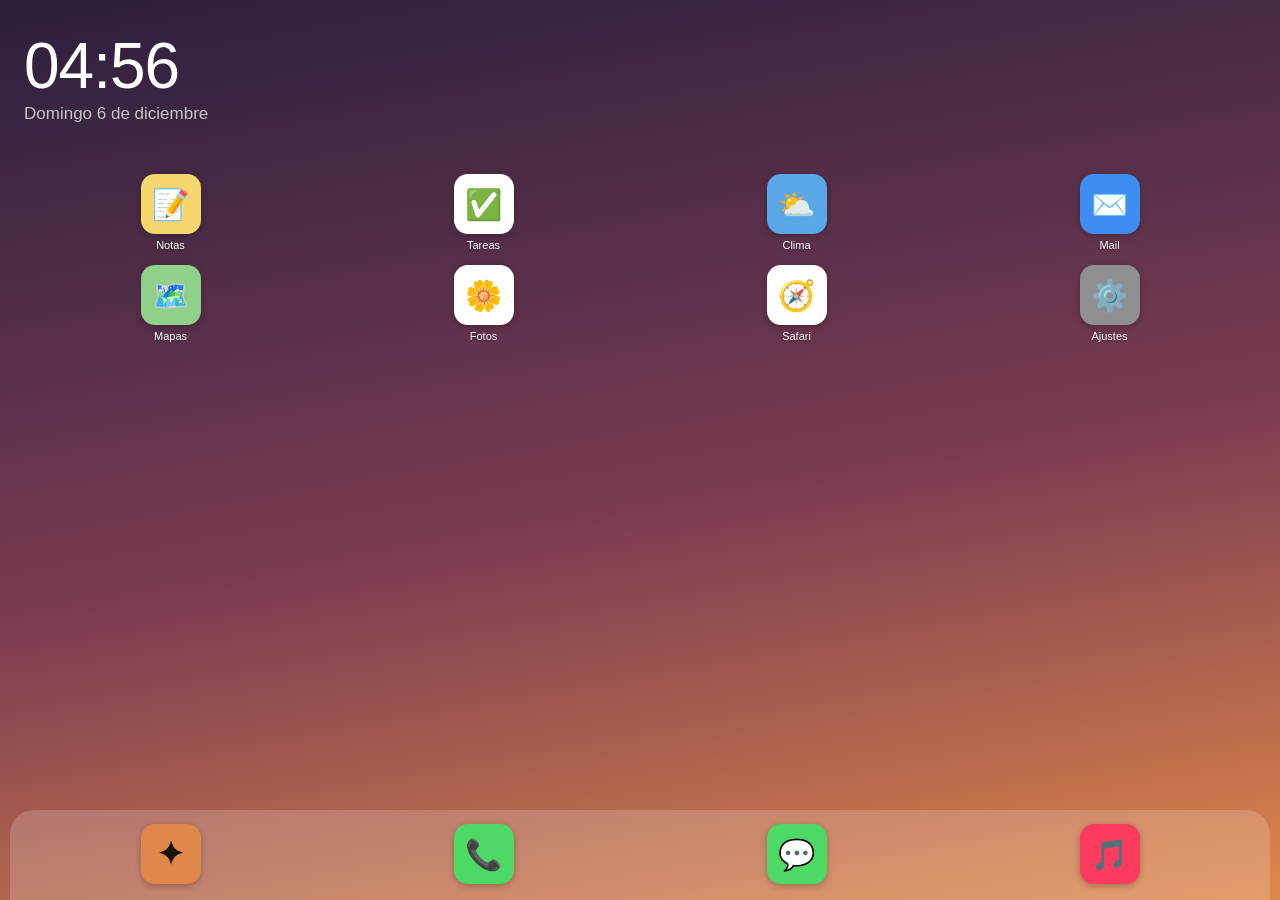
==== index.html @ 36bd1501 "Add files via upload" ====
<!DOCTYPE html>
<html lang="es">
<head>
<meta charset="utf-8">
<meta name="viewport" content="width=device-width, initial-scale=1, maximum-scale=1, user-scalable=no, viewport-fit=cover">
<meta name="apple-mobile-web-app-capable" content="yes">
<meta name="apple-mobile-web-app-status-bar-style" content="black-translucent">
<meta name="apple-mobile-web-app-title" content="Lienzo">
<meta name="theme-color" content="#1c1824">
<link rel="apple-touch-icon" href="icon.png">
<title>Lienzo</title>
<style>
/* Pensado para Safari de iOS 12 (iPhone 6): sin flex-gap, sin inset, sin ?. ni ?? en el JS */
:root{
  --fg:#fff; --fg2:rgba(255,255,255,.72); --fg3:rgba(255,255,255,.45);
  --panel:#16131c; --panel2:#221e2b; --line:rgba(255,255,255,.1);
  --accent:#e0874a; --ok:#6fbf73; --danger:#e06060;
}
*{box-sizing:border-box;-webkit-tap-highlight-color:transparent;margin:0;padding:0}
html,body{height:100%;overflow:hidden;background:#1c1824;color:var(--fg);
  font-family:-apple-system,"SF Pro Text","Helvetica Neue",Helvetica,Arial,sans-serif;
  -webkit-font-smoothing:antialiased;-webkit-user-select:none;user-select:none}
button{font:inherit;color:inherit;background:none;border:0;cursor:pointer}
input,textarea{font:inherit;color:var(--fg);-webkit-user-select:text;user-select:text}

/* ---------- Fondo ---------- */
#wall{position:fixed;top:0;left:0;right:0;bottom:0;z-index:0;transition:background .6s}
.f-atardecer{background:linear-gradient(170deg,#2a1f3d 0%,#7a3b52 55%,#e0874a 100%)}
.f-noche{background:linear-gradient(170deg,#0b1026 0%,#1d2b5c 60%,#3a4f8f 100%)}
.f-tinta{background:linear-gradient(170deg,#111 0%,#2b2b2b 60%,#4a4a4a 100%)}
.f-acuarela{background:linear-gradient(160deg,#3f6e78 0%,#8fb3a8 50%,#e8c9a0 100%)}
.f-salta{background:linear-gradient(170deg,#5a2a1c 0%,#b5533a 50%,#e9b26b 100%)}

/* ---------- Inicio ---------- */
#home{position:fixed;top:0;left:0;right:0;bottom:0;z-index:1;display:flex;flex-direction:column;
  padding:calc(env(safe-area-inset-top) + 28px) 18px 0}
#widget{padding:6px 6px 18px}
#hora{font-size:64px;font-weight:200;letter-spacing:-1px;line-height:1}
#fecha{font-size:17px;color:var(--fg2);margin-top:6px}
#fecha::first-letter{text-transform:uppercase}
#clima-w{font-size:15px;color:var(--fg2);margin-top:4px;min-height:20px}
#grid{flex:1;display:-webkit-box;display:flex;flex-wrap:wrap;align-content:flex-start;margin:0 -4px}
.app{width:25%;padding:8px 4px 6px;text-align:center}
.ic{width:60px;height:60px;border-radius:14px;margin:0 auto;display:flex;align-items:center;justify-content:center;
  font-size:30px;box-shadow:0 2px 6px rgba(0,0,0,.25)}
.app span{display:block;font-size:11px;margin-top:5px;color:var(--fg);text-shadow:0 1px 2px rgba(0,0,0,.4)}
.app:active .ic{-webkit-transform:scale(.9);transform:scale(.9)}
#dock{margin:0 -8px;padding:10px 4px calc(env(safe-area-inset-bottom) + 12px);background:rgba(255,255,255,.18);
  border-radius:24px 24px 0 0;display:flex}
#dock .app span{display:none}
#dock .app{padding:4px}

/* ---------- Pantallas de app ---------- */
.screen{position:fixed;top:0;left:0;right:0;bottom:0;z-index:5;background:var(--panel);display:flex;flex-direction:column;
  -webkit-transform:translateY(100%);transform:translateY(100%);transition:-webkit-transform .28s ease,transform .28s ease}
.screen.on{-webkit-transform:none;transform:none}
.bar{display:flex;align-items:center;padding:calc(env(safe-area-inset-top) + 24px) 14px 10px;border-bottom:1px solid var(--line)}
.bar h1{flex:1;font-size:17px;font-weight:600;text-align:center}
.bar button{width:70px;color:var(--accent);font-size:16px;text-align:left}
.bar button.r{text-align:right}
.body{flex:1;overflow-y:auto;-webkit-overflow-scrolling:touch;padding:14px}

/* ---------- Claude ---------- */
#chat .body{padding-bottom:6px}
.msg{max-width:84%;padding:9px 13px;border-radius:18px;margin:4px 0;font-size:16px;line-height:1.35;
  white-space:pre-wrap;word-wrap:break-word;-webkit-user-select:text;user-select:text}
.msg.u{margin-left:auto;background:var(--accent);color:#1b120c;border-bottom-right-radius:5px}
.msg.a{background:var(--panel2);border-bottom-left-radius:5px}
.msg.s{max-width:100%;background:none;color:var(--fg3);font-size:13px;text-align:center;padding:4px}
.msg img{max-width:100%;border-radius:10px;display:block;margin-bottom:6px}
.accion{display:inline-block;margin-top:8px;padding:7px 14px;border-radius:14px;background:var(--accent);color:#1b120c;font-weight:600;font-size:15px}
.dots span{display:inline-block;width:7px;height:7px;margin-right:4px;border-radius:50%;background:var(--fg3);
  -webkit-animation:b 1s infinite;animation:b 1s infinite}
.dots span:nth-child(2){-webkit-animation-delay:.15s;animation-delay:.15s}
.dots span:nth-child(3){-webkit-animation-delay:.3s;animation-delay:.3s}
@-webkit-keyframes b{50%{opacity:.25}} @keyframes b{50%{opacity:.25}}
#composer{display:flex;align-items:flex-end;padding:8px 10px calc(env(safe-area-inset-bottom) + 8px);border-top:1px solid var(--line);background:var(--panel)}
#composer textarea{flex:1;resize:none;max-height:110px;padding:8px 12px;border-radius:18px;border:1px solid var(--line);background:var(--panel2);font-size:16px;line-height:1.3;outline:0}
#composer button{width:38px;height:38px;border-radius:19px;margin-left:8px;font-size:18px;flex-shrink:0}
#send{background:var(--accent);color:#1b120c;font-weight:700}
#foto-btn{background:var(--panel2)}
#adjunto{display:none;padding:6px 12px 0;font-size:13px;color:var(--fg2)}

/* ---------- Listas (Notas / Tareas) ---------- */
.item{background:var(--panel2);border-radius:12px;padding:12px 14px;margin-bottom:10px}
.item h3{font-size:16px;font-weight:600;margin-bottom:3px}
.item p{font-size:15px;color:var(--fg2);white-space:pre-wrap;-webkit-user-select:text;user-select:text}
.item small{display:block;color:var(--fg3);font-size:12px;margin-top:6px}
.item .del{float:right;color:var(--fg3);font-size:13px}
.tarea{display:flex;align-items:center}
.tarea .chk{width:24px;height:24px;border-radius:12px;border:2px solid var(--fg3);margin-right:12px;flex-shrink:0;text-align:center;line-height:20px;font-size:14px}
.tarea.hecha .chk{background:var(--ok);border-color:var(--ok);color:#111}
.tarea.hecha .t{text-decoration:line-through;color:var(--fg3)}
.tarea .t{flex:1;font-size:16px}
.vacio{color:var(--fg3);text-align:center;margin-top:40px;font-size:15px}
.campo{width:100%;padding:11px 13px;border-radius:12px;border:1px solid var(--line);background:var(--panel2);font-size:16px;outline:0;margin-bottom:10px}
textarea.campo{min-height:90px;resize:vertical}
.btn{display:block;width:100%;padding:12px;border-radius:12px;background:var(--accent);color:#1b120c;font-weight:600;font-size:16px;text-align:center}
.btn.sec{background:var(--panel2);color:var(--fg)}
.lbl{font-size:13px;color:var(--fg3);text-transform:uppercase;letter-spacing:.5px;margin:18px 4px 8px}
.lbl:first-child{margin-top:0}
.nota-txt{font-size:13px;color:var(--fg3);margin:6px 4px 0;line-height:1.4}

/* ---------- Clima ---------- */
.clima-hoy{text-align:center;padding:20px 0 26px}
.clima-hoy .t{font-size:72px;font-weight:200}
.clima-hoy .d{font-size:18px;color:var(--fg2)}
.dia{display:flex;padding:11px 4px;border-bottom:1px solid var(--line);font-size:16px}
.dia b{flex:1;font-weight:400;text-transform:capitalize}
.dia i{font-style:normal;width:40px;text-align:center}
.dia em{font-style:normal;width:90px;text-align:right;color:var(--fg2)}

/* ---------- Ajustes ---------- */
.fondos{display:flex;flex-wrap:wrap;margin:0 -5px}
.fondos button{width:56px;height:56px;border-radius:14px;margin:5px;border:3px solid transparent}
.fondos button.sel{border-color:#fff}
select.campo{-webkit-appearance:none;appearance:none}
</style>
</head>
<body>
<div id="wall" class="f-atardecer"></div>

<!-- INICIO -->
<main id="home">
  <section id="widget">
    <div id="hora">--:--</div>
    <div id="fecha"></div>
    <div id="clima-w"></div>
  </section>
  <nav id="grid"></nav>
  <nav id="dock"></nav>
</main>

<!-- CLAUDE -->
<section class="screen" id="chat">
  <div class="bar"><button onclick="cerrar()">‹ Inicio</button><h1>Claude</h1><button class="r" onclick="nuevaCharla()">Nueva</button></div>
  <div class="body" id="msgs"></div>
  <div id="adjunto">📎 Foto lista para enviar · <a href="#" onclick="quitarFoto();return false" style="color:var(--accent)">quitar</a></div>
  <div id="composer">
    <button id="foto-btn" onclick="document.getElementById('foto-in').click()">📷</button>
    <input type="file" id="foto-in" accept="image/*" style="display:none">
    <textarea id="txt" rows="1" placeholder="Pedile algo a Claude…"></textarea>
    <button id="send" onclick="enviar()">↑</button>
  </div>
</section>

<!-- NOTAS -->
<section class="screen" id="notas">
  <div class="bar"><button onclick="cerrar()">‹ Inicio</button><h1>Notas</h1><button class="r" onclick="nuevaNota()">Nueva</button></div>
  <div class="body" id="notas-l"></div>
</section>

<!-- TAREAS -->
<section class="screen" id="tareas">
  <div class="bar"><button onclick="cerrar()">‹ Inicio</button><h1>Tareas</h1><button class="r" onclick="limpiarHechas()">Limpiar</button></div>
  <div class="body">
    <input class="campo" id="tarea-in" placeholder="Nueva tarea y Enter">
    <div id="tareas-l"></div>
  </div>
</section>

<!-- CLIMA -->
<section class="screen" id="clima">
  <div class="bar"><button onclick="cerrar()">‹ Inicio</button><h1>Clima</h1><button class="r" onclick="cargarClima(true)">↻</button></div>
  <div class="body" id="clima-l"><div class="vacio">Cargando…</div></div>
</section>

<!-- AJUSTES -->
<section class="screen" id="ajustes">
  <div class="bar"><button onclick="cerrar()">‹ Inicio</button><h1>Ajustes</h1><button></button></div>
  <div class="body">
    <div class="lbl">Clave de la API de Claude</div>
    <input class="campo" id="key-in" type="password" placeholder="sk-ant-…" autocomplete="off" autocapitalize="off" spellcheck="false">
    <div class="nota-txt">Se guarda solo en este teléfono. La conseguís en console.anthropic.com → API Keys.</div>
    <div class="lbl">Modelo</div>
    <select class="campo" id="modelo-in">
      <option value="claude-haiku-5-5">Haiku 5.5 · rápido y barato</option>
      <option value="claude-sonnet-5-5">Sonnet 5.5 · equilibrado</option>
      <option value="claude-opus-5-5">Opus 5.5 · el más capaz</option>
    </select>
    <div class="lbl">Tu nombre</div>
    <input class="campo" id="nombre-in" placeholder="Cómo querés que te llame">
    <button class="btn" onclick="guardarAjustes()">Guardar</button>
    <div class="lbl">Fondo</div>
    <div class="fondos" id="fondos"></div>
    <div class="lbl">Datos</div>
    <button class="btn sec" onclick="borrarTodo()">Borrar notas, tareas y charlas</button>
  </div>
</section>

<script>
/* =========================================================
   Lienzo · launcher para iPhone 6 controlado por Claude
   ========================================================= */

// ---------- Almacenamiento ----------
function leer(k, def){ try{ var v = localStorage.getItem('lz_'+k); return v === null ? def : JSON.parse(v); }catch(e){ return def; } }
function guardar(k, v){ try{ localStorage.setItem('lz_'+k, JSON.stringify(v)); }catch(e){} }

var S = {
  key: leer('key',''), modelo: leer('modelo','claude-haiku-5-5'), nombre: leer('nombre',''),
  fondo: leer('fondo','atardecer'), notas: leer('notas',[]), tareas: leer('tareas',[]),
  historial: leer('historial',[]), chatVista: leer('chatVista',[])
};
function uid(){ return Date.now().toString(36) + Math.random().toString(36).slice(2,6); }
function esc(s){ return String(s).replace(/[&<>"']/g, function(c){ return {'&':'&amp;','<':'&lt;','>':'&gt;','"':'&quot;',"'":'&#39;'}[c]; }); }
function $(id){ return document.getElementById(id); }

// ---------- Apps ----------
var APPS = [
  {id:'chat',    n:'Claude',   e:'✦',  c:'#e0874a', dock:true},
  {id:'notas',   n:'Notas',    e:'📝', c:'#f5d76e'},
  {id:'tareas',  n:'Tareas',   e:'✅', c:'#ffffff'},
  {id:'clima',   n:'Clima',    e:'⛅', c:'#5aa7e8'},
  {id:'telefono',n:'Teléfono', e:'📞', c:'#4cd964', url:'tel:', dock:true},
  {id:'mensajes',n:'Mensajes', e:'💬', c:'#4cd964', url:'sms:', dock:true},
  {id:'mail',    n:'Mail',     e:'✉️', c:'#3d8ef0', url:'mailto:'},
  {id:'mapas',   n:'Mapas',    e:'🗺️', c:'#8fd18a', url:'https://maps.apple.com/'},
  {id:'musica',  n:'Música',   e:'🎵', c:'#fc3c5f', url:'music://', dock:true},
  {id:'fotos',   n:'Fotos',    e:'🌼', c:'#ffffff', url:'photos-redirect://'},
  {id:'safari',  n:'Safari',   e:'🧭', c:'#ffffff', url:'https://www.google.com/'},
  {id:'ajustes', n:'Ajustes',  e:'⚙️', c:'#8e8e93'}
];
var FONDOS = {atardecer:'#c0644a', noche:'#1d2b5c', tinta:'#333', acuarela:'#8fb3a8', salta:'#b5533a'};

function iconoHTML(a){
  return '<button class="app" onclick="abrir(\''+a.id+'\')"><div class="ic" style="background:'+a.c+';'+(a.id==='chat'?'color:#1b120c;font-size:32px;font-weight:700':'')+'">'+a.e+'</div><span>'+a.n+'</span></button>';
}
function pintarInicio(){
  var g='', d='';
  APPS.forEach(function(a){ if(a.dock) d+=iconoHTML(a); else g+=iconoHTML(a); });
  $('grid').innerHTML=g; $('dock').innerHTML=d;
  $('wall').className='f-'+S.fondo;
}
var abierta=null;
function abrir(id){
  var a=APPS.filter(function(x){return x.id===id;})[0];
  if(a && a.url){ window.location.href=a.url; return; }
  if(!$(id)) return;
  if(abierta) $(abierta).classList.remove('on');
  abierta=id; $(id).classList.add('on');
  if(id==='notas') pintarNotas();
  if(id==='tareas') pintarTareas();
  if(id==='clima') cargarClima(false);
  if(id==='ajustes') pintarAjustes();
  if(id==='chat'){ pintarChat(); if(!S.key) avisoSinClave(); }
}
function cerrar(){ if(abierta){ $(abierta).classList.remove('on'); abierta=null; } document.activeElement && document.activeElement.blur(); }

// ---------- Reloj ----------
var DIAS=['domingo','lunes','martes','miércoles','jueves','viernes','sábado'];
var MESES=['enero','febrero','marzo','abril','mayo','junio','julio','agosto','septiembre','octubre','noviembre','diciembre'];
function reloj(){
  var n=new Date(), h=n.getHours(), m=n.getMinutes();
  $('hora').textContent=(h<10?'0':'')+h+':'+(m<10?'0':'')+m;
  $('fecha').textContent=DIAS[n.getDay()]+' '+n.getDate()+' de '+MESES[n.getMonth()];
}

// ---------- Notas ----------
function pintarNotas(){
  if(!S.notas.length){ $('notas-l').innerHTML='<div class="vacio">Sin notas. Tocá "Nueva" o pedíselo a Claude.</div>'; return; }
  $('notas-l').innerHTML=S.notas.slice().reverse().map(function(n){
    return '<div class="item"><button class="del" onclick="borrarNota(\''+n.id+'\')">Borrar</button><h3>'+esc(n.titulo||'Sin título')+'</h3><p>'+esc(n.texto)+'</p><small>'+new Date(n.t).toLocaleDateString('es-AR')+'</small></div>';
  }).join('');
}
function nuevaNota(){
  $('notas-l').innerHTML='<input class="campo" id="n-tit" placeholder="Título"><textarea class="campo" id="n-txt" placeholder="Escribí…"></textarea><button class="btn" onclick="guardarNotaManual()">Guardar nota</button><div style="height:10px"></div><button class="btn sec" onclick="pintarNotas()">Cancelar</button>';
  $('n-tit').focus();
}
function guardarNotaManual(){ var t=$('n-txt').value.trim(); if(!t) return; agregarNota($('n-tit').value.trim(), t); pintarNotas(); }
function agregarNota(titulo, texto){ var n={id:uid(), titulo:titulo, texto:texto, t:Date.now()}; S.notas.push(n); guardar('notas',S.notas); return n; }
function borrarNota(id){ S.notas=S.notas.filter(function(n){return n.id!==id;}); guardar('notas',S.notas); pintarNotas(); }

// ---------- Tareas ----------
function pintarTareas(){
  if(!S.tareas.length){ $('tareas-l').innerHTML='<div class="vacio">Nada pendiente.</div>'; return; }
  var ord=S.tareas.slice().sort(function(a,b){ return (a.hecha?1:0)-(b.hecha?1:0); });
  $('tareas-l').innerHTML=ord.map(function(t){
    return '<div class="item tarea'+(t.hecha?' hecha':'')+'" onclick="alternarTarea(\''+t.id+'\')"><div class="chk">'+(t.hecha?'✓':'')+'</div><div class="t">'+esc(t.texto)+(t.fecha?'<small>'+esc(t.fecha)+'</small>':'')+'</div></div>';
  }).join('');
}
function agregarTarea(texto, fecha){ var t={id:uid(), texto:texto, fecha:fecha||'', hecha:false}; S.tareas.push(t); guardar('tareas',S.tareas); return t; }
function alternarTarea(id){ S.tareas.forEach(function(t){ if(t.id===id) t.hecha=!t.hecha; }); guardar('tareas',S.tareas); pintarTareas(); }
function limpiarHechas(){ S.tareas=S.tareas.filter(function(t){return !t.hecha;}); guardar('tareas',S.tareas); pintarTareas(); }

// ---------- Clima (Open-Meteo, sin clave) ----------
var WMO={0:['☀️','Despejado'],1:['🌤️','Mayormente despejado'],2:['⛅','Parcialmente nublado'],3:['☁️','Nublado'],45:['🌫️','Niebla'],48:['🌫️','Niebla'],
  51:['🌦️','Llovizna'],53:['🌦️','Llovizna'],55:['🌦️','Llovizna'],61:['🌧️','Lluvia leve'],63:['🌧️','Lluvia'],65:['🌧️','Lluvia fuerte'],
  71:['🌨️','Nieve'],73:['🌨️','Nieve'],75:['🌨️','Nieve'],80:['🌦️','Chaparrones'],81:['🌧️','Chaparrones'],82:['⛈️','Chaparrones fuertes'],95:['⛈️','Tormenta'],96:['⛈️','Tormenta'],99:['⛈️','Tormenta']};
function wmo(c){ return WMO[c]||['🌡️','—']; }
var climaDatos=leer('clima',null);
function posicion(){
  return new Promise(function(ok){
    var def={lat:-34.6037, lon:-58.3816, nombre:'Buenos Aires'};
    if(!navigator.geolocation) return ok(def);
    navigator.geolocation.getCurrentPosition(function(p){ ok({lat:p.coords.latitude, lon:p.coords.longitude, nombre:'Tu ubicación'}); }, function(){ ok(def); }, {timeout:8000, maximumAge:3600000});
  });
}
function cargarClima(forzar){
  if(climaDatos && !forzar && Date.now()-climaDatos.t<30*60000){ pintarClima(); return Promise.resolve(); }
  return posicion().then(function(p){
    var u='https://api.open-meteo.com/v1/forecast?latitude='+p.lat+'&longitude='+p.lon+'&current=temperature_2m,weather_code&daily=weather_code,temperature_2m_max,temperature_2m_min&timezone=auto&forecast_days=6';
    return fetch(u).then(function(r){return r.json();}).then(function(j){ climaDatos={t:Date.now(), lugar:p.nombre, j:j}; guardar('clima',climaDatos); pintarClima(); });
  }).catch(function(){ if(abierta==='clima') $('clima-l').innerHTML='<div class="vacio">No pude cargar el clima. Revisá la conexión.</div>'; });
}
function pintarClima(){
  if(!climaDatos) return;
  var j=climaDatos.j, c=j.current, w=wmo(c.weather_code), d=j.daily;
  $('clima-w').textContent=w[0]+' '+Math.round(c.temperature_2m)+'° · '+w[1];
  var h='<div class="clima-hoy"><div class="d">'+esc(climaDatos.lugar)+'</div><div class="t">'+Math.round(c.temperature_2m)+'°</div><div class="d">'+w[1]+'</div></div>';
  for(var i=0;i<d.time.length;i++){
    var f=new Date(d.time[i]+'T12:00:00'), x=wmo(d.weather_code[i]);
    h+='<div class="dia"><b>'+(i===0?'hoy':DIAS[f.getDay()])+'</b><i>'+x[0]+'</i><em>'+Math.round(d.temperature_2m_min[i])+'° / '+Math.round(d.temperature_2m_max[i])+'°</em></div>';
  }
  $('clima-l').innerHTML=h;
}

// ---------- Ajustes ----------
function pintarAjustes(){
  $('key-in').value=S.key; $('modelo-in').value=S.modelo; $('nombre-in').value=S.nombre;
  var h=''; for(var k in FONDOS){ h+='<button class="f-'+k+(S.fondo===k?' sel':'')+'" onclick="ponerFondo(\''+k+'\')" title="'+k+'"></button>'; }
  $('fondos').innerHTML=h;
}
function guardarAjustes(){
  S.key=$('key-in').value.trim(); S.modelo=$('modelo-in').value; S.nombre=$('nombre-in').value.trim();
  guardar('key',S.key); guardar('modelo',S.modelo); guardar('nombre',S.nombre);
  cerrar();
}
function ponerFondo(k){ if(!FONDOS[k]) return false; S.fondo=k; guardar('fondo',k); $('wall').className='f-'+k; if(abierta==='ajustes') pintarAjustes(); return true; }
function borrarTodo(){
  if(!confirm('¿Borrar notas, tareas y charlas? No se puede deshacer.')) return;
  S.notas=[]; S.tareas=[]; S.historial=[]; S.chatVista=[];
  guardar('notas',[]); guardar('tareas',[]); guardar('historial',[]); guardar('chatVista',[]);
}

// =========================================================
//   CLAUDE: el asistente que controla el launcher
// =========================================================
var HERRAMIENTAS=[
  {name:'crear_nota', description:'Guarda una nota en la app Notas del launcher.',
   input_schema:{type:'object', properties:{titulo:{type:'string'}, texto:{type:'string'}}, required:['texto']}},
  {name:'borrar_nota', description:'Borra una nota por su id.',
   input_schema:{type:'object', properties:{id:{type:'string'}}, required:['id']}},
  {name:'crear_tarea', description:'Agrega una tarea pendiente a la app Tareas. fecha es texto libre opcional (ej. "mañana 10hs").',
   input_schema:{type:'object', properties:{texto:{type:'string'}, fecha:{type:'string'}}, required:['texto']}},
  {name:'completar_tarea', description:'Marca una tarea como hecha por su id.',
   input_schema:{type:'object', properties:{id:{type:'string'}}, required:['id']}},
  {name:'abrir_app', description:'Abre una app del launcher. La persona tiene que tocar el botón que aparece en el chat para confirmar.',
   input_schema:{type:'object', properties:{app:{type:'string', enum:APPS.map(function(a){return a.id;})}}, required:['app']}},
  {name:'preparar_contacto', description:'Prepara un botón para llamar, mandar SMS o mail, o buscar un lugar en Mapas. La persona lo toca para ejecutarlo.',
   input_schema:{type:'object', properties:{tipo:{type:'string', enum:['llamar','sms','mail','mapa']}, valor:{type:'string', description:'Número, dirección de mail o lugar a buscar'}, texto:{type:'string', description:'Cuerpo del SMS o asunto del mail (opcional)'}}, required:['tipo','valor']}},
  {name:'cambiar_fondo', description:'Cambia el fondo de pantalla del launcher.',
   input_schema:{type:'object', properties:{fondo:{type:'string', enum:Object.keys(FONDOS)}}, required:['fondo']}},
  {name:'ver_clima', description:'Devuelve el clima actual y el pronóstico de 6 días de la ubicación de la persona.',
   input_schema:{type:'object', properties:{}}}
];

function sistema(){
  var n=new Date();
  var pend=S.tareas.filter(function(t){return !t.hecha;}).map(function(t){return '- ['+t.id+'] '+t.texto+(t.fecha?' ('+t.fecha+')':'');}).join('\n')||'(ninguna)';
  var notas=S.notas.slice(-15).map(function(x){return '- ['+x.id+'] '+(x.titulo||'Sin título')+': '+x.texto.slice(0,140);}).join('\n')||'(ninguna)';
  return 'Sos Claude, el asistente que controla "Lienzo", el sistema de inicio de un iPhone 6.'+
    (S.nombre?' La persona se llama '+S.nombre+'.':'')+
    ' Hablá en español rioplatense, breve y claro: la pantalla es chica (4,7"). Sin markdown complejo; a lo sumo **negrita**.'+
    ' Usá las herramientas cuando la persona pida guardar, recordar, organizar, abrir algo o cambiar el aspecto del teléfono. Si algo no se puede hacer desde acá (alarmas del sistema, cámara en vivo, ajustes de iOS), decilo y sugerí la alternativa.'+
    '\n\nAhora: '+DIAS[n.getDay()]+' '+n.getDate()+' de '+MESES[n.getMonth()]+' de '+n.getFullYear()+', '+n.toTimeString().slice(0,5)+'.'+
    '\n\nTareas pendientes:\n'+pend+'\n\nÚltimas notas:\n'+notas;
}

function ejecutar(nombre, input){
  var r;
  switch(nombre){
    case 'crear_nota': r=agregarNota(input.titulo||'', input.texto); return {res:'Nota guardada (id '+r.id+').', vista:'📝 Nota guardada'};
    case 'borrar_nota': S.notas=S.notas.filter(function(n){return n.id!==input.id;}); guardar('notas',S.notas); return {res:'Nota borrada.', vista:'🗑️ Nota borrada'};
    case 'crear_tarea': r=agregarTarea(input.texto, input.fecha); return {res:'Tarea creada (id '+r.id+').', vista:'✅ Tarea: '+input.texto};
    case 'completar_tarea':
      var ok=false; S.tareas.forEach(function(t){ if(t.id===input.id){ t.hecha=true; ok=true; } }); guardar('tareas',S.tareas);
      return {res: ok?'Tarea completada.':'No encontré esa tarea.', vista: ok?'✓ Tarea completada':null};
    case 'abrir_app':
      var a=APPS.filter(function(x){return x.id===input.app;})[0];
      if(!a) return {res:'Esa app no existe.'};
      return {res:'Botón para abrir '+a.n+' mostrado.', boton:{txt:'Abrir '+a.n, app:a.id}};
    case 'preparar_contacto':
      var v=String(input.valor||''), u='', t='';
      if(input.tipo==='llamar'){ u='tel:'+v.replace(/[^\d+]/g,''); t='📞 Llamar a '+v; }
      else if(input.tipo==='sms'){ u='sms:'+v.replace(/[^\d+]/g,'')+(input.texto?'&body='+encodeURIComponent(input.texto):''); t='💬 SMS a '+v; }
      else if(input.tipo==='mail'){ u='mailto:'+v+(input.texto?'?subject='+encodeURIComponent(input.texto):''); t='✉️ Mail a '+v; }
      else { u='https://maps.apple.com/?q='+encodeURIComponent(v); t='🗺️ Ver '+v+' en Mapas'; }
      return {res:'Botón preparado.', boton:{txt:t, url:u}};
    case 'cambiar_fondo': return ponerFondo(input.fondo)?{res:'Fondo cambiado.', vista:'🎨 Fondo: '+input.fondo}:{res:'Fondo inválido.'};
    case 'ver_clima':
      return cargarClima(false).then(function(){
        if(!climaDatos) return {res:'No hay datos de clima.'};
        var j=climaDatos.j, d=j.daily, s='Ahora '+Math.round(j.current.temperature_2m)+'°, '+wmo(j.current.weather_code)[1]+'. Pronóstico:';
        for(var i=0;i<d.time.length;i++) s+=' '+d.time[i]+': '+wmo(d.weather_code[i])[1]+' '+Math.round(d.temperature_2m_min[i])+'-'+Math.round(d.temperature_2m_max[i])+'°;';
        return {res:s};
      });
  }
  return {res:'Herramienta desconocida.'};
}

// ---------- Vista del chat ----------
function textoAHTML(t){ return esc(t).replace(/\*\*(.+?)\*\*/g,'<b>$1</b>'); }
function burbuja(m){
  if(m.r==='s') return '<div class="msg s">'+esc(m.t)+'</div>';
  if(m.r==='b') return '<div class="msg a"><button class="accion" onclick="'+(m.app?'abrir(\''+m.app+'\')':'window.location.href=\''+esc(m.url).replace(/'/g,'%27')+'\'')+'">'+esc(m.t)+'</button></div>';
  return '<div class="msg '+m.r+'">'+(m.img?'<img src="'+m.img+'">':'')+textoAHTML(m.t||'')+'</div>';
}
function pintarChat(){
  var el=$('msgs');
  if(!S.chatVista.length) el.innerHTML='<div class="msg s">Hola'+(S.nombre?' '+esc(S.nombre):'')+'. Puedo guardar notas, armar tareas, ver el clima, preparar llamadas y mensajes, o cambiar el fondo. ¿Qué necesitás?</div>';
  else el.innerHTML=S.chatVista.map(burbuja).join('');
  el.scrollTop=el.scrollHeight;
}
function mostrar(m){
  // las miniaturas no se guardan para no llenar el almacenamiento
  var copia={r:m.r,t:m.t,url:m.url,app:m.app};
  if(m.img) copia.t='📷 '+(m.t||'');
  S.chatVista.push(copia); if(S.chatVista.length>80) S.chatVista=S.chatVista.slice(-80);
  guardar('chatVista',S.chatVista);
  var el=$('msgs'); if(S.chatVista.length===1) el.innerHTML='';
  el.insertAdjacentHTML('beforeend', burbuja(m)); el.scrollTop=el.scrollHeight;
}
function escribiendo(on){
  var x=$('dots'); if(x) x.parentNode.removeChild(x);
  if(on){ $('msgs').insertAdjacentHTML('beforeend','<div class="msg a dots" id="dots"><span></span><span></span><span></span></div>'); $('msgs').scrollTop=$('msgs').scrollHeight; }
}
function avisoSinClave(){ if(!S.chatVista.length) $('msgs').insertAdjacentHTML('beforeend','<div class="msg s">Primero cargá tu clave de API en Ajustes.</div><div class="msg a"><button class="accion" onclick="abrir(\'ajustes\')">Ir a Ajustes</button></div>'); }
function nuevaCharla(){ S.historial=[]; S.chatVista=[]; guardar('historial',[]); guardar('chatVista',[]); pintarChat(); }

// ---------- Foto (se achica antes de enviar) ----------
var fotoPendiente=null;
$('foto-in').addEventListener('change', function(){
  var f=this.files[0]; if(!f) return;
  var r=new FileReader();
  r.onload=function(){
    var img=new Image();
    img.onload=function(){
      var max=1024, w=img.width, h=img.height, k=Math.min(1, max/Math.max(w,h));
      var c=document.createElement('canvas'); c.width=Math.round(w*k); c.height=Math.round(h*k);
      c.getContext('2d').drawImage(img,0,0,c.width,c.height);
      fotoPendiente=c.toDataURL('image/jpeg',0.8);
      $('adjunto').style.display='block';
    };
    img.src=r.result;
  };
  r.readAsDataURL(f); this.value='';
});
function quitarFoto(){ fotoPendiente=null; $('adjunto').style.display='none'; }

// ---------- Llamada a la API ----------
function recortarHistorial(){
  // conserva ~24 mensajes y arranca siempre en un mensaje de la persona (no en un tool_result)
  var h=S.historial; if(h.length<=24) return;
  var i=h.length-24;
  while(i<h.length){ var m=h[i]; if(m.role==='user' && !(Array.isArray(m.content) && m.content.some(function(b){return b.type==='tool_result';}))) break; i++; }
  S.historial=h.slice(i);
}
function sinImagenes(h){
  return h.map(function(m){
    if(!Array.isArray(m.content)) return m;
    return {role:m.role, content:m.content.map(function(b){ return b.type==='image'?{type:'text',text:'[foto enviada antes]'}:b; })};
  });
}
function llamarAPI(){
  return fetch('https://api.anthropic.com/v1/messages',{
    method:'POST',
    headers:{'content-type':'application/json','x-api-key':S.key,'anthropic-version':'2023-06-01','anthropic-dangerous-direct-browser-access':'true'},
    body:JSON.stringify({model:S.modelo, max_tokens:1024, system:sistema(), tools:HERRAMIENTAS, messages:S.historial})
  }).then(function(r){
    return r.json().then(function(j){
      if(!r.ok){ var e=new Error((j.error && j.error.message)||('Error '+r.status)); e.status=r.status; throw e; }
      return j;
    });
  });
}
var ocupado=false;
async function enviar(){
  var t=$('txt').value.trim();
  if(ocupado || (!t && !fotoPendiente)) return;
  if(!S.key){ avisoSinClave(); return; }
  ocupado=true; $('txt').value=''; ajustarTxt();
  var contenido=[];
  if(fotoPendiente) contenido.push({type:'image', source:{type:'base64', media_type:'image/jpeg', data:fotoPendiente.split(',')[1]}});
  contenido.push({type:'text', text:t||'¿Qué ves en esta foto?'});
  mostrar({r:'u', t:t, img:fotoPendiente}); quitarFoto();
  var base=S.historial.length;
  S.historial.push({role:'user', content:contenido});
  try{
    for(var vuelta=0; vuelta<6; vuelta++){
      escribiendo(true);
      var j=await llamarAPI();
      escribiendo(false);
      S.historial.push({role:'assistant', content:j.content});
      var resultados=[];
      for(var i=0;i<j.content.length;i++){
        var b=j.content[i];
        if(b.type==='text' && b.text.trim()) mostrar({r:'a', t:b.text.trim()});
        if(b.type==='tool_use'){
          var out=await Promise.resolve(ejecutar(b.name, b.input||{}));
          if(out.vista) mostrar({r:'s', t:out.vista});
          if(out.boton) mostrar({r:'b', t:out.boton.txt, url:out.boton.url, app:out.boton.app});
          resultados.push({type:'tool_result', tool_use_id:b.id, content:out.res});
        }
      }
      if(j.stop_reason!=='tool_use' || !resultados.length) break;
      S.historial.push({role:'user', content:resultados});
    }
  }catch(e){
    escribiendo(false);
    var msg = e.status===401 ? 'La clave de API no es válida. Revisala en Ajustes.' :
              e.status===429 ? 'Demasiados pedidos seguidos o sin saldo. Probá en un rato.' :
              (e.message==='Load failed'||e.message==='Failed to fetch') ? 'Sin conexión a internet.' : 'Error: '+e.message;
    mostrar({r:'s', t:msg});
    // si falló, descarta el turno entero para que el historial no quede roto
    S.historial=S.historial.slice(0, base);
  }
  S.historial=sinImagenes(S.historial); recortarHistorial(); guardar('historial',S.historial);
  ocupado=false;
}

// ---------- Entrada de texto ----------
function ajustarTxt(){ var x=$('txt'); x.style.height='auto'; x.style.height=Math.min(x.scrollHeight,110)+'px'; }
$('txt').addEventListener('input', ajustarTxt);
$('tarea-in').addEventListener('keydown', function(e){ if(e.keyCode===13 && this.value.trim()){ agregarTarea(this.value.trim()); this.value=''; pintarTareas(); } });

// ---------- Arranque ----------
pintarInicio(); reloj(); setInterval(reloj, 15000);
if(climaDatos) pintarClima();
cargarClima(false);
</script>
</body>
</html>
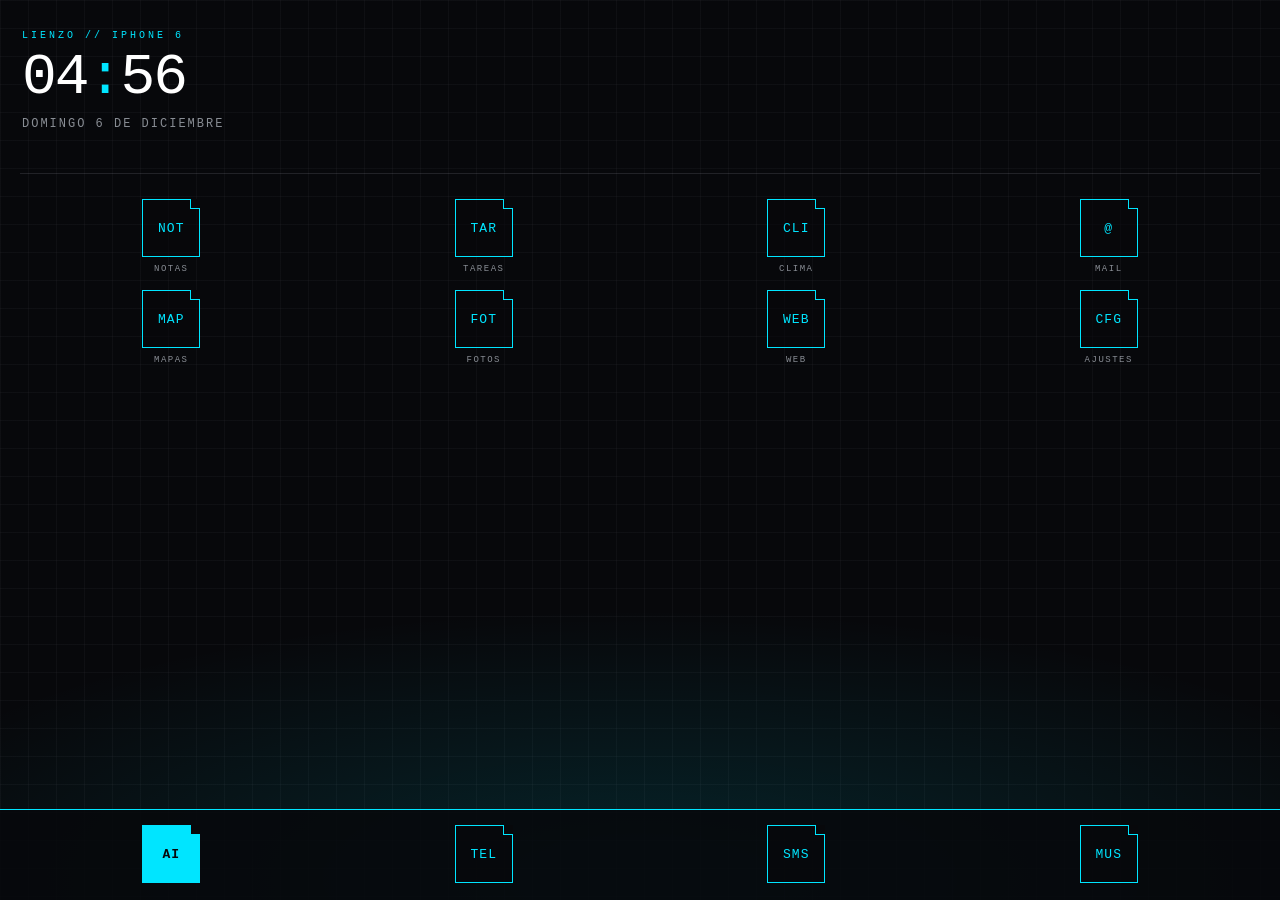
==== commit ed52c1e1: "Add files via upload" ====
--- a/index.html
+++ b/index.html
@@ -6,123 +6,147 @@
 <meta name="apple-mobile-web-app-capable" content="yes">
 <meta name="apple-mobile-web-app-status-bar-style" content="black-translucent">
 <meta name="apple-mobile-web-app-title" content="Lienzo">
-<meta name="theme-color" content="#1c1824">
+<meta name="theme-color" content="#07080b">
 <link rel="apple-touch-icon" href="icon.png">
 <title>Lienzo</title>
 <style>
-/* Pensado para Safari de iOS 12 (iPhone 6): sin flex-gap, sin inset, sin ?. ni ?? en el JS */
+/* Lienzo · cyberpunk minimalista. Apto Safari iOS 12: sin flex-gap, sin inset, sin blur pesado */
 :root{
-  --fg:#fff; --fg2:rgba(255,255,255,.72); --fg3:rgba(255,255,255,.45);
-  --panel:#16131c; --panel2:#221e2b; --line:rgba(255,255,255,.1);
-  --accent:#e0874a; --ok:#6fbf73; --danger:#e06060;
-}
+  --bg:#07080b; --fg:#d8dee9; --fg2:rgba(216,222,233,.62); --fg3:rgba(216,222,233,.34);
+  --panel:#0a0c10; --panel2:#10131a; --line:rgba(216,222,233,.12);
+  --accent:#00e5ff; --accent2:#ff2e88; --ok:#39ff88;
+  --mono:Menlo,"SF Mono","Courier New",monospace;
+}
+body.t-neon{--accent:#00e5ff;--accent2:#ff2e88}
+body.t-magenta{--accent:#ff2e88;--accent2:#00e5ff}
+body.t-acido{--accent:#b6ff00;--accent2:#00e5ff}
+body.t-ambar{--accent:#ffb000;--accent2:#ff2e88}
+body.t-mono{--accent:#f2f2f2;--accent2:#808080}
 *{box-sizing:border-box;-webkit-tap-highlight-color:transparent;margin:0;padding:0}
-html,body{height:100%;overflow:hidden;background:#1c1824;color:var(--fg);
-  font-family:-apple-system,"SF Pro Text","Helvetica Neue",Helvetica,Arial,sans-serif;
-  -webkit-font-smoothing:antialiased;-webkit-user-select:none;user-select:none}
-button{font:inherit;color:inherit;background:none;border:0;cursor:pointer}
-input,textarea{font:inherit;color:var(--fg);-webkit-user-select:text;user-select:text}
-
-/* ---------- Fondo ---------- */
-#wall{position:fixed;top:0;left:0;right:0;bottom:0;z-index:0;transition:background .6s}
-.f-atardecer{background:linear-gradient(170deg,#2a1f3d 0%,#7a3b52 55%,#e0874a 100%)}
-.f-noche{background:linear-gradient(170deg,#0b1026 0%,#1d2b5c 60%,#3a4f8f 100%)}
-.f-tinta{background:linear-gradient(170deg,#111 0%,#2b2b2b 60%,#4a4a4a 100%)}
-.f-acuarela{background:linear-gradient(160deg,#3f6e78 0%,#8fb3a8 50%,#e8c9a0 100%)}
-.f-salta{background:linear-gradient(170deg,#5a2a1c 0%,#b5533a 50%,#e9b26b 100%)}
+html,body{height:100%;overflow:hidden;background:var(--bg);color:var(--fg);font-family:var(--mono);
+  -webkit-font-smoothing:antialiased;-webkit-user-select:none;user-select:none;letter-spacing:.2px}
+button{font:inherit;color:inherit;background:none;border:0;cursor:pointer;border-radius:0}
+input,textarea,select{font:inherit;color:var(--fg);-webkit-user-select:text;user-select:text;border-radius:0}
+
+/* ---------- Fondo: grilla tenue + resplandor del color de acento ---------- */
+#wall{position:fixed;top:0;left:0;right:0;bottom:0;z-index:0;background-color:var(--bg);
+  background-image:
+    linear-gradient(rgba(216,222,233,.035) 1px,transparent 1px),
+    linear-gradient(90deg,rgba(216,222,233,.035) 1px,transparent 1px);
+  background-size:28px 28px,28px 28px}
+#wall:after{content:"";position:absolute;left:-20%;right:-20%;bottom:-30%;height:65%;
+  background:radial-gradient(ellipse at center,var(--accent) 0%,transparent 65%);opacity:.13}
 
 /* ---------- Inicio ---------- */
 #home{position:fixed;top:0;left:0;right:0;bottom:0;z-index:1;display:flex;flex-direction:column;
-  padding:calc(env(safe-area-inset-top) + 28px) 18px 0}
-#widget{padding:6px 6px 18px}
-#hora{font-size:64px;font-weight:200;letter-spacing:-1px;line-height:1}
-#fecha{font-size:17px;color:var(--fg2);margin-top:6px}
-#fecha::first-letter{text-transform:uppercase}
-#clima-w{font-size:15px;color:var(--fg2);margin-top:4px;min-height:20px}
-#grid{flex:1;display:-webkit-box;display:flex;flex-wrap:wrap;align-content:flex-start;margin:0 -4px}
-.app{width:25%;padding:8px 4px 6px;text-align:center}
-.ic{width:60px;height:60px;border-radius:14px;margin:0 auto;display:flex;align-items:center;justify-content:center;
-  font-size:30px;box-shadow:0 2px 6px rgba(0,0,0,.25)}
-.app span{display:block;font-size:11px;margin-top:5px;color:var(--fg);text-shadow:0 1px 2px rgba(0,0,0,.4)}
-.app:active .ic{-webkit-transform:scale(.9);transform:scale(.9)}
-#dock{margin:0 -8px;padding:10px 4px calc(env(safe-area-inset-bottom) + 12px);background:rgba(255,255,255,.18);
-  border-radius:24px 24px 0 0;display:flex}
+  padding:calc(env(safe-area-inset-top) + 30px) 20px 0}
+#widget{padding:0 2px 22px;border-bottom:1px solid var(--line);margin-bottom:18px}
+.tag{font-size:10px;letter-spacing:3px;color:var(--accent);text-transform:uppercase}
+#hora{font-size:58px;font-weight:200;letter-spacing:-2px;line-height:1;margin-top:8px;color:#fff}
+#hora b{color:var(--accent);font-weight:200}
+#fecha{font-size:12px;color:var(--fg2);margin-top:10px;text-transform:uppercase;letter-spacing:2px}
+#clima-w{font-size:12px;color:var(--fg2);margin-top:4px;min-height:16px;text-transform:uppercase;letter-spacing:2px}
+#clima-w span{color:var(--accent)}
+#grid{flex:1;display:flex;flex-wrap:wrap;align-content:flex-start;margin:0 -5px}
+.app{width:25%;padding:7px 5px 9px;text-align:center}
+.ic{width:58px;height:58px;margin:0 auto;display:flex;align-items:center;justify-content:center;
+  font-size:13px;letter-spacing:1px;color:var(--accent);border:1px solid var(--accent);background:rgba(7,8,11,.6);
+  position:relative}
+.ic:after{content:"";position:absolute;top:-1px;right:-1px;width:9px;height:9px;background:var(--bg);
+  border-left:1px solid var(--accent);border-bottom:1px solid var(--accent)}
+.ic.main{background:var(--accent);color:var(--bg);font-weight:700}
+.app span{display:block;font-size:9px;margin-top:7px;color:var(--fg2);text-transform:uppercase;letter-spacing:1.5px}
+.app:active .ic{background:var(--accent);color:var(--bg)}
+#dock{margin:0 -20px;padding:12px 15px calc(env(safe-area-inset-bottom) + 14px);border-top:1px solid var(--accent);
+  background:rgba(7,8,11,.85);display:flex}
 #dock .app span{display:none}
-#dock .app{padding:4px}
+#dock .app{padding:3px 5px}
 
 /* ---------- Pantallas de app ---------- */
 .screen{position:fixed;top:0;left:0;right:0;bottom:0;z-index:5;background:var(--panel);display:flex;flex-direction:column;
-  -webkit-transform:translateY(100%);transform:translateY(100%);transition:-webkit-transform .28s ease,transform .28s ease}
+  -webkit-transform:translateX(100%);transform:translateX(100%);transition:-webkit-transform .22s ease-out,transform .22s ease-out}
 .screen.on{-webkit-transform:none;transform:none}
-.bar{display:flex;align-items:center;padding:calc(env(safe-area-inset-top) + 24px) 14px 10px;border-bottom:1px solid var(--line)}
-.bar h1{flex:1;font-size:17px;font-weight:600;text-align:center}
-.bar button{width:70px;color:var(--accent);font-size:16px;text-align:left}
+.bar{display:flex;align-items:center;padding:calc(env(safe-area-inset-top) + 26px) 16px 12px;border-bottom:1px solid var(--line)}
+.bar h1{flex:1;font-size:12px;font-weight:400;text-align:center;text-transform:uppercase;letter-spacing:4px;color:#fff}
+.bar h1:before{content:"// ";color:var(--accent)}
+.bar button{width:76px;color:var(--accent);font-size:11px;text-align:left;text-transform:uppercase;letter-spacing:1.5px}
 .bar button.r{text-align:right}
-.body{flex:1;overflow-y:auto;-webkit-overflow-scrolling:touch;padding:14px}
+.body{flex:1;overflow-y:auto;-webkit-overflow-scrolling:touch;padding:16px}
 
 /* ---------- Claude ---------- */
 #chat .body{padding-bottom:6px}
-.msg{max-width:84%;padding:9px 13px;border-radius:18px;margin:4px 0;font-size:16px;line-height:1.35;
+.msg{max-width:88%;padding:9px 12px;margin:6px 0;font-size:14px;line-height:1.45;
   white-space:pre-wrap;word-wrap:break-word;-webkit-user-select:text;user-select:text}
-.msg.u{margin-left:auto;background:var(--accent);color:#1b120c;border-bottom-right-radius:5px}
-.msg.a{background:var(--panel2);border-bottom-left-radius:5px}
-.msg.s{max-width:100%;background:none;color:var(--fg3);font-size:13px;text-align:center;padding:4px}
-.msg img{max-width:100%;border-radius:10px;display:block;margin-bottom:6px}
-.accion{display:inline-block;margin-top:8px;padding:7px 14px;border-radius:14px;background:var(--accent);color:#1b120c;font-weight:600;font-size:15px}
-.dots span{display:inline-block;width:7px;height:7px;margin-right:4px;border-radius:50%;background:var(--fg3);
-  -webkit-animation:b 1s infinite;animation:b 1s infinite}
-.dots span:nth-child(2){-webkit-animation-delay:.15s;animation-delay:.15s}
-.dots span:nth-child(3){-webkit-animation-delay:.3s;animation-delay:.3s}
-@-webkit-keyframes b{50%{opacity:.25}} @keyframes b{50%{opacity:.25}}
-#composer{display:flex;align-items:flex-end;padding:8px 10px calc(env(safe-area-inset-bottom) + 8px);border-top:1px solid var(--line);background:var(--panel)}
-#composer textarea{flex:1;resize:none;max-height:110px;padding:8px 12px;border-radius:18px;border:1px solid var(--line);background:var(--panel2);font-size:16px;line-height:1.3;outline:0}
-#composer button{width:38px;height:38px;border-radius:19px;margin-left:8px;font-size:18px;flex-shrink:0}
-#send{background:var(--accent);color:#1b120c;font-weight:700}
-#foto-btn{background:var(--panel2)}
-#adjunto{display:none;padding:6px 12px 0;font-size:13px;color:var(--fg2)}
+.msg.u{margin-left:auto;border:1px solid var(--accent);color:#fff;background:rgba(0,0,0,.2)}
+.msg.a{border-left:2px solid var(--accent2);padding-left:12px;color:var(--fg)}
+.msg.a:before{content:"> ";color:var(--accent2)}
+.msg.a.dots:before,.msg.a.btnw:before{content:""}
+.msg.s{max-width:100%;color:var(--fg3);font-size:10px;text-align:center;padding:4px;text-transform:uppercase;letter-spacing:2px}
+.msg b{color:var(--accent)}
+.msg img{max-width:100%;display:block;margin-bottom:6px;border:1px solid var(--line)}
+.accion{display:inline-block;padding:9px 14px;border:1px solid var(--accent);color:var(--accent);font-size:12px;
+  text-transform:uppercase;letter-spacing:1.5px}
+.accion:active{background:var(--accent);color:var(--bg)}
+.dots span{display:inline-block;width:8px;height:14px;margin-right:4px;background:var(--accent2);
+  -webkit-animation:b 1s steps(2) infinite;animation:b 1s steps(2) infinite}
+.dots span:nth-child(2){-webkit-animation-delay:.2s;animation-delay:.2s}
+.dots span:nth-child(3){-webkit-animation-delay:.4s;animation-delay:.4s}
+@-webkit-keyframes b{50%{opacity:.15}} @keyframes b{50%{opacity:.15}}
+#composer{display:flex;align-items:flex-end;padding:10px 12px calc(env(safe-area-inset-bottom) + 10px);border-top:1px solid var(--line);background:var(--panel)}
+#composer textarea{flex:1;resize:none;max-height:110px;padding:9px 10px;border:1px solid var(--line);border-bottom-color:var(--accent);
+  background:var(--panel2);font-size:16px;line-height:1.3;outline:0}
+#composer button{width:40px;height:38px;margin-left:8px;font-size:11px;flex-shrink:0;letter-spacing:1px}
+#send{background:var(--accent);color:var(--bg);font-weight:700}
+#composer #foto-btn{border:1px solid var(--line);color:var(--fg2);margin:0 8px 0 0}
+#adjunto{display:none;padding:8px 14px 0;font-size:10px;color:var(--accent);text-transform:uppercase;letter-spacing:1.5px}
 
 /* ---------- Listas (Notas / Tareas) ---------- */
-.item{background:var(--panel2);border-radius:12px;padding:12px 14px;margin-bottom:10px}
-.item h3{font-size:16px;font-weight:600;margin-bottom:3px}
-.item p{font-size:15px;color:var(--fg2);white-space:pre-wrap;-webkit-user-select:text;user-select:text}
-.item small{display:block;color:var(--fg3);font-size:12px;margin-top:6px}
-.item .del{float:right;color:var(--fg3);font-size:13px}
+.item{border:1px solid var(--line);border-left:2px solid var(--accent);padding:12px 14px;margin-bottom:10px;background:var(--panel2)}
+.item h3{font-size:13px;font-weight:700;margin-bottom:5px;color:#fff;text-transform:uppercase;letter-spacing:1px}
+.item p{font-size:14px;color:var(--fg2);white-space:pre-wrap;line-height:1.45;-webkit-user-select:text;user-select:text}
+.item small{display:block;color:var(--fg3);font-size:10px;margin-top:8px;letter-spacing:1.5px}
+.item .del{float:right;color:var(--accent2);font-size:10px;text-transform:uppercase;letter-spacing:1px}
 .tarea{display:flex;align-items:center}
-.tarea .chk{width:24px;height:24px;border-radius:12px;border:2px solid var(--fg3);margin-right:12px;flex-shrink:0;text-align:center;line-height:20px;font-size:14px}
-.tarea.hecha .chk{background:var(--ok);border-color:var(--ok);color:#111}
+.tarea .chk{width:20px;height:20px;border:1px solid var(--accent);margin-right:12px;flex-shrink:0;text-align:center;line-height:18px;font-size:12px}
+.tarea.hecha{border-left-color:var(--fg3)}
+.tarea.hecha .chk{background:var(--accent);color:var(--bg)}
 .tarea.hecha .t{text-decoration:line-through;color:var(--fg3)}
-.tarea .t{flex:1;font-size:16px}
-.vacio{color:var(--fg3);text-align:center;margin-top:40px;font-size:15px}
-.campo{width:100%;padding:11px 13px;border-radius:12px;border:1px solid var(--line);background:var(--panel2);font-size:16px;outline:0;margin-bottom:10px}
-textarea.campo{min-height:90px;resize:vertical}
-.btn{display:block;width:100%;padding:12px;border-radius:12px;background:var(--accent);color:#1b120c;font-weight:600;font-size:16px;text-align:center}
-.btn.sec{background:var(--panel2);color:var(--fg)}
-.lbl{font-size:13px;color:var(--fg3);text-transform:uppercase;letter-spacing:.5px;margin:18px 4px 8px}
+.tarea .t{flex:1;font-size:14px}
+.vacio{color:var(--fg3);text-align:center;margin-top:50px;font-size:11px;text-transform:uppercase;letter-spacing:2px;line-height:1.7}
+.campo{width:100%;padding:11px 12px;border:1px solid var(--line);background:var(--panel2);font-size:16px;outline:0;margin-bottom:10px;-webkit-appearance:none;appearance:none}
+.campo:focus{border-color:var(--accent)}
+textarea.campo{min-height:100px;resize:vertical}
+.btn{display:block;width:100%;padding:13px;background:var(--accent);color:var(--bg);font-weight:700;font-size:12px;text-align:center;text-transform:uppercase;letter-spacing:2px}
+.btn.sec{background:none;border:1px solid var(--line);color:var(--fg2)}
+.btn.peligro{background:none;border:1px solid var(--accent2);color:var(--accent2)}
+.lbl{font-size:10px;color:var(--accent);text-transform:uppercase;letter-spacing:3px;margin:24px 0 10px}
 .lbl:first-child{margin-top:0}
-.nota-txt{font-size:13px;color:var(--fg3);margin:6px 4px 0;line-height:1.4}
+.nota-txt{font-size:11px;color:var(--fg3);margin:2px 0 0;line-height:1.5}
 
 /* ---------- Clima ---------- */
-.clima-hoy{text-align:center;padding:20px 0 26px}
-.clima-hoy .t{font-size:72px;font-weight:200}
-.clima-hoy .d{font-size:18px;color:var(--fg2)}
-.dia{display:flex;padding:11px 4px;border-bottom:1px solid var(--line);font-size:16px}
-.dia b{flex:1;font-weight:400;text-transform:capitalize}
-.dia i{font-style:normal;width:40px;text-align:center}
-.dia em{font-style:normal;width:90px;text-align:right;color:var(--fg2)}
+.clima-hoy{padding:16px 0 28px;border-bottom:1px solid var(--line);margin-bottom:6px}
+.clima-hoy .t{font-size:76px;font-weight:200;letter-spacing:-3px;color:#fff;line-height:1.1}
+.clima-hoy .t b{color:var(--accent);font-weight:200}
+.clima-hoy .d{font-size:11px;color:var(--fg2);text-transform:uppercase;letter-spacing:2px}
+.dia{display:flex;padding:13px 0;border-bottom:1px solid var(--line);font-size:12px;text-transform:uppercase;letter-spacing:1.5px}
+.dia b{flex:1;font-weight:400}
+.dia i{font-style:normal;width:56px;color:var(--accent)}
+.dia em{font-style:normal;width:84px;text-align:right;color:var(--fg2)}
 
 /* ---------- Ajustes ---------- */
-.fondos{display:flex;flex-wrap:wrap;margin:0 -5px}
-.fondos button{width:56px;height:56px;border-radius:14px;margin:5px;border:3px solid transparent}
+.fondos{display:flex;flex-wrap:wrap;margin:0 -4px}
+.fondos button{width:52px;height:52px;margin:4px;border:1px solid var(--line);position:relative;font-size:9px;letter-spacing:1px;padding-top:30px}
 .fondos button.sel{border-color:#fff}
-select.campo{-webkit-appearance:none;appearance:none}
+.fondos button i{position:absolute;top:10px;left:50%;margin-left:-8px;width:16px;height:16px}
 </style>
 </head>
 <body>
-<div id="wall" class="f-atardecer"></div>
+<div id="wall"></div>
 
 <!-- INICIO -->
 <main id="home">
   <section id="widget">
+    <div class="tag">Lienzo // iPhone 6</div>
     <div id="hora">--:--</div>
     <div id="fecha"></div>
     <div id="clima-w"></div>
@@ -135,12 +159,12 @@
 <section class="screen" id="chat">
   <div class="bar"><button onclick="cerrar()">‹ Inicio</button><h1>Claude</h1><button class="r" onclick="nuevaCharla()">Nueva</button></div>
   <div class="body" id="msgs"></div>
-  <div id="adjunto">📎 Foto lista para enviar · <a href="#" onclick="quitarFoto();return false" style="color:var(--accent)">quitar</a></div>
+  <div id="adjunto">[img] Foto lista · <a href="#" onclick="quitarFoto();return false" style="color:var(--accent2)">quitar</a></div>
   <div id="composer">
-    <button id="foto-btn" onclick="document.getElementById('foto-in').click()">📷</button>
+    <button id="foto-btn" onclick="document.getElementById('foto-in').click()">IMG</button>
     <input type="file" id="foto-in" accept="image/*" style="display:none">
     <textarea id="txt" rows="1" placeholder="Pedile algo a Claude…"></textarea>
-    <button id="send" onclick="enviar()">↑</button>
+    <button id="send" onclick="enviar()">&gt;</button>
   </div>
 </section>
 
@@ -181,10 +205,10 @@
     <div class="lbl">Tu nombre</div>
     <input class="campo" id="nombre-in" placeholder="Cómo querés que te llame">
     <button class="btn" onclick="guardarAjustes()">Guardar</button>
-    <div class="lbl">Fondo</div>
+    <div class="lbl">Tema</div>
     <div class="fondos" id="fondos"></div>
     <div class="lbl">Datos</div>
-    <button class="btn sec" onclick="borrarTodo()">Borrar notas, tareas y charlas</button>
+    <button class="btn peligro" onclick="borrarTodo()">Borrar notas, tareas y charlas</button>
   </div>
 </section>
 
@@ -199,7 +223,7 @@
 
 var S = {
   key: leer('key',''), modelo: leer('modelo','claude-haiku-5-5'), nombre: leer('nombre',''),
-  fondo: leer('fondo','atardecer'), notas: leer('notas',[]), tareas: leer('tareas',[]),
+  fondo: leer('fondo','neon'), notas: leer('notas',[]), tareas: leer('tareas',[]),
   historial: leer('historial',[]), chatVista: leer('chatVista',[])
 };
 function uid(){ return Date.now().toString(36) + Math.random().toString(36).slice(2,6); }
@@ -208,29 +232,30 @@
 
 // ---------- Apps ----------
 var APPS = [
-  {id:'chat',    n:'Claude',   e:'✦',  c:'#e0874a', dock:true},
-  {id:'notas',   n:'Notas',    e:'📝', c:'#f5d76e'},
-  {id:'tareas',  n:'Tareas',   e:'✅', c:'#ffffff'},
-  {id:'clima',   n:'Clima',    e:'⛅', c:'#5aa7e8'},
-  {id:'telefono',n:'Teléfono', e:'📞', c:'#4cd964', url:'tel:', dock:true},
-  {id:'mensajes',n:'Mensajes', e:'💬', c:'#4cd964', url:'sms:', dock:true},
-  {id:'mail',    n:'Mail',     e:'✉️', c:'#3d8ef0', url:'mailto:'},
-  {id:'mapas',   n:'Mapas',    e:'🗺️', c:'#8fd18a', url:'https://maps.apple.com/'},
-  {id:'musica',  n:'Música',   e:'🎵', c:'#fc3c5f', url:'music://', dock:true},
-  {id:'fotos',   n:'Fotos',    e:'🌼', c:'#ffffff', url:'photos-redirect://'},
-  {id:'safari',  n:'Safari',   e:'🧭', c:'#ffffff', url:'https://www.google.com/'},
-  {id:'ajustes', n:'Ajustes',  e:'⚙️', c:'#8e8e93'}
+  {id:'chat',    n:'Claude',   e:'AI',   dock:true},
+  {id:'notas',   n:'Notas',    e:'NOT'},
+  {id:'tareas',  n:'Tareas',   e:'TAR'},
+  {id:'clima',   n:'Clima',    e:'CLI'},
+  {id:'telefono',n:'Teléfono', e:'TEL',  url:'tel:', dock:true},
+  {id:'mensajes',n:'Mensajes', e:'SMS',  url:'sms:', dock:true},
+  {id:'mail',    n:'Mail',     e:'@',    url:'mailto:'},
+  {id:'mapas',   n:'Mapas',    e:'MAP',  url:'https://maps.apple.com/'},
+  {id:'musica',  n:'Música',   e:'MUS',  url:'music://', dock:true},
+  {id:'fotos',   n:'Fotos',    e:'FOT',  url:'photos-redirect://'},
+  {id:'safari',  n:'Web',      e:'WEB',  url:'https://www.google.com/'},
+  {id:'ajustes', n:'Ajustes',  e:'CFG'}
 ];
-var FONDOS = {atardecer:'#c0644a', noche:'#1d2b5c', tinta:'#333', acuarela:'#8fb3a8', salta:'#b5533a'};
+var FONDOS = {neon:'#00e5ff', magenta:'#ff2e88', acido:'#b6ff00', ambar:'#ffb000', mono:'#f2f2f2'};
+if(!FONDOS[S.fondo]) S.fondo='neon';
 
 function iconoHTML(a){
-  return '<button class="app" onclick="abrir(\''+a.id+'\')"><div class="ic" style="background:'+a.c+';'+(a.id==='chat'?'color:#1b120c;font-size:32px;font-weight:700':'')+'">'+a.e+'</div><span>'+a.n+'</span></button>';
+  return '<button class="app" onclick="abrir(\''+a.id+'\')"><div class="ic'+(a.id==='chat'?' main':'')+'">'+a.e+'</div><span>'+a.n+'</span></button>';
 }
 function pintarInicio(){
   var g='', d='';
   APPS.forEach(function(a){ if(a.dock) d+=iconoHTML(a); else g+=iconoHTML(a); });
   $('grid').innerHTML=g; $('dock').innerHTML=d;
-  $('wall').className='f-'+S.fondo;
+  document.body.className='t-'+S.fondo;
 }
 var abierta=null;
 function abrir(id){
@@ -252,7 +277,7 @@
 var MESES=['enero','febrero','marzo','abril','mayo','junio','julio','agosto','septiembre','octubre','noviembre','diciembre'];
 function reloj(){
   var n=new Date(), h=n.getHours(), m=n.getMinutes();
-  $('hora').textContent=(h<10?'0':'')+h+':'+(m<10?'0':'')+m;
+  $('hora').innerHTML=(h<10?'0':'')+h+'<b>:</b>'+(m<10?'0':'')+m;
   $('fecha').textContent=DIAS[n.getDay()]+' '+n.getDate()+' de '+MESES[n.getMonth()];
 }
 
@@ -284,10 +309,10 @@
 function limpiarHechas(){ S.tareas=S.tareas.filter(function(t){return !t.hecha;}); guardar('tareas',S.tareas); pintarTareas(); }
 
 // ---------- Clima (Open-Meteo, sin clave) ----------
-var WMO={0:['☀️','Despejado'],1:['🌤️','Mayormente despejado'],2:['⛅','Parcialmente nublado'],3:['☁️','Nublado'],45:['🌫️','Niebla'],48:['🌫️','Niebla'],
-  51:['🌦️','Llovizna'],53:['🌦️','Llovizna'],55:['🌦️','Llovizna'],61:['🌧️','Lluvia leve'],63:['🌧️','Lluvia'],65:['🌧️','Lluvia fuerte'],
-  71:['🌨️','Nieve'],73:['🌨️','Nieve'],75:['🌨️','Nieve'],80:['🌦️','Chaparrones'],81:['🌧️','Chaparrones'],82:['⛈️','Chaparrones fuertes'],95:['⛈️','Tormenta'],96:['⛈️','Tormenta'],99:['⛈️','Tormenta']};
-function wmo(c){ return WMO[c]||['🌡️','—']; }
+var WMO={0:['CLR','Despejado'],1:['CLR','Mayormente despejado'],2:['NUB','Parcialmente nublado'],3:['NUB','Nublado'],45:['NIE','Niebla'],48:['NIE','Niebla'],
+  51:['LLV','Llovizna'],53:['LLV','Llovizna'],55:['LLV','Llovizna'],61:['LLV','Lluvia leve'],63:['LLV','Lluvia'],65:['LLV','Lluvia fuerte'],
+  71:['NEV','Nieve'],73:['NEV','Nieve'],75:['NEV','Nieve'],80:['LLV','Chaparrones'],81:['LLV','Chaparrones'],82:['TRM','Chaparrones fuertes'],95:['TRM','Tormenta'],96:['TRM','Tormenta'],99:['TRM','Tormenta']};
+function wmo(c){ return WMO[c]||['---','—']; }
 var climaDatos=leer('clima',null);
 function posicion(){
   return new Promise(function(ok){
@@ -306,8 +331,8 @@
 function pintarClima(){
   if(!climaDatos) return;
   var j=climaDatos.j, c=j.current, w=wmo(c.weather_code), d=j.daily;
-  $('clima-w').textContent=w[0]+' '+Math.round(c.temperature_2m)+'° · '+w[1];
-  var h='<div class="clima-hoy"><div class="d">'+esc(climaDatos.lugar)+'</div><div class="t">'+Math.round(c.temperature_2m)+'°</div><div class="d">'+w[1]+'</div></div>';
+  $('clima-w').innerHTML='<span>'+Math.round(c.temperature_2m)+'°</span> · '+esc(w[1]);
+  var h='<div class="clima-hoy"><div class="d">'+esc(climaDatos.lugar)+'</div><div class="t">'+Math.round(c.temperature_2m)+'<b>°</b></div><div class="d">'+w[1]+'</div></div>';
   for(var i=0;i<d.time.length;i++){
     var f=new Date(d.time[i]+'T12:00:00'), x=wmo(d.weather_code[i]);
     h+='<div class="dia"><b>'+(i===0?'hoy':DIAS[f.getDay()])+'</b><i>'+x[0]+'</i><em>'+Math.round(d.temperature_2m_min[i])+'° / '+Math.round(d.temperature_2m_max[i])+'°</em></div>';
@@ -318,7 +343,7 @@
 // ---------- Ajustes ----------
 function pintarAjustes(){
   $('key-in').value=S.key; $('modelo-in').value=S.modelo; $('nombre-in').value=S.nombre;
-  var h=''; for(var k in FONDOS){ h+='<button class="f-'+k+(S.fondo===k?' sel':'')+'" onclick="ponerFondo(\''+k+'\')" title="'+k+'"></button>'; }
+  var h=''; for(var k in FONDOS){ h+='<button class="'+(S.fondo===k?'sel':'')+'" onclick="ponerFondo(\''+k+'\')"><i style="background:'+FONDOS[k]+'"></i>'+k.slice(0,3).toUpperCase()+'</button>'; }
   $('fondos').innerHTML=h;
 }
 function guardarAjustes(){
@@ -326,7 +351,7 @@
   guardar('key',S.key); guardar('modelo',S.modelo); guardar('nombre',S.nombre);
   cerrar();
 }
-function ponerFondo(k){ if(!FONDOS[k]) return false; S.fondo=k; guardar('fondo',k); $('wall').className='f-'+k; if(abierta==='ajustes') pintarAjustes(); return true; }
+function ponerFondo(k){ if(!FONDOS[k]) return false; S.fondo=k; guardar('fondo',k); document.body.className='t-'+k; if(abierta==='ajustes') pintarAjustes(); return true; }
 function borrarTodo(){
   if(!confirm('¿Borrar notas, tareas y charlas? No se puede deshacer.')) return;
   S.notas=[]; S.tareas=[]; S.historial=[]; S.chatVista=[];
@@ -349,7 +374,7 @@
    input_schema:{type:'object', properties:{app:{type:'string', enum:APPS.map(function(a){return a.id;})}}, required:['app']}},
   {name:'preparar_contacto', description:'Prepara un botón para llamar, mandar SMS o mail, o buscar un lugar en Mapas. La persona lo toca para ejecutarlo.',
    input_schema:{type:'object', properties:{tipo:{type:'string', enum:['llamar','sms','mail','mapa']}, valor:{type:'string', description:'Número, dirección de mail o lugar a buscar'}, texto:{type:'string', description:'Cuerpo del SMS o asunto del mail (opcional)'}}, required:['tipo','valor']}},
-  {name:'cambiar_fondo', description:'Cambia el fondo de pantalla del launcher.',
+  {name:'cambiar_fondo', description:'Cambia el tema de color neón del launcher (neon=cian, magenta, acido=verde lima, ambar, mono=blanco y gris).',
    input_schema:{type:'object', properties:{fondo:{type:'string', enum:Object.keys(FONDOS)}}, required:['fondo']}},
   {name:'ver_clima', description:'Devuelve el clima actual y el pronóstico de 6 días de la ubicación de la persona.',
    input_schema:{type:'object', properties:{}}}
@@ -361,7 +386,7 @@
   var notas=S.notas.slice(-15).map(function(x){return '- ['+x.id+'] '+(x.titulo||'Sin título')+': '+x.texto.slice(0,140);}).join('\n')||'(ninguna)';
   return 'Sos Claude, el asistente que controla "Lienzo", el sistema de inicio de un iPhone 6.'+
     (S.nombre?' La persona se llama '+S.nombre+'.':'')+
-    ' Hablá en español rioplatense, breve y claro: la pantalla es chica (4,7"). Sin markdown complejo; a lo sumo **negrita**.'+
+    ' Hablá en español rioplatense, breve y claro: la pantalla es chica (4,7"). Sin markdown complejo ni emojis; a lo sumo **negrita**. La estética del launcher es cyberpunk minimalista.'+
     ' Usá las herramientas cuando la persona pida guardar, recordar, organizar, abrir algo o cambiar el aspecto del teléfono. Si algo no se puede hacer desde acá (alarmas del sistema, cámara en vivo, ajustes de iOS), decilo y sugerí la alternativa.'+
     '\n\nAhora: '+DIAS[n.getDay()]+' '+n.getDate()+' de '+MESES[n.getMonth()]+' de '+n.getFullYear()+', '+n.toTimeString().slice(0,5)+'.'+
     '\n\nTareas pendientes:\n'+pend+'\n\nÚltimas notas:\n'+notas;
@@ -370,24 +395,24 @@
 function ejecutar(nombre, input){
   var r;
   switch(nombre){
-    case 'crear_nota': r=agregarNota(input.titulo||'', input.texto); return {res:'Nota guardada (id '+r.id+').', vista:'📝 Nota guardada'};
-    case 'borrar_nota': S.notas=S.notas.filter(function(n){return n.id!==input.id;}); guardar('notas',S.notas); return {res:'Nota borrada.', vista:'🗑️ Nota borrada'};
-    case 'crear_tarea': r=agregarTarea(input.texto, input.fecha); return {res:'Tarea creada (id '+r.id+').', vista:'✅ Tarea: '+input.texto};
+    case 'crear_nota': r=agregarNota(input.titulo||'', input.texto); return {res:'Nota guardada (id '+r.id+').', vista:'[+] Nota guardada'};
+    case 'borrar_nota': S.notas=S.notas.filter(function(n){return n.id!==input.id;}); guardar('notas',S.notas); return {res:'Nota borrada.', vista:'[-] Nota borrada'};
+    case 'crear_tarea': r=agregarTarea(input.texto, input.fecha); return {res:'Tarea creada (id '+r.id+').', vista:'[+] Tarea: '+input.texto};
     case 'completar_tarea':
       var ok=false; S.tareas.forEach(function(t){ if(t.id===input.id){ t.hecha=true; ok=true; } }); guardar('tareas',S.tareas);
-      return {res: ok?'Tarea completada.':'No encontré esa tarea.', vista: ok?'✓ Tarea completada':null};
+      return {res: ok?'Tarea completada.':'No encontré esa tarea.', vista: ok?'[x] Tarea completada':null};
     case 'abrir_app':
       var a=APPS.filter(function(x){return x.id===input.app;})[0];
       if(!a) return {res:'Esa app no existe.'};
       return {res:'Botón para abrir '+a.n+' mostrado.', boton:{txt:'Abrir '+a.n, app:a.id}};
     case 'preparar_contacto':
       var v=String(input.valor||''), u='', t='';
-      if(input.tipo==='llamar'){ u='tel:'+v.replace(/[^\d+]/g,''); t='📞 Llamar a '+v; }
-      else if(input.tipo==='sms'){ u='sms:'+v.replace(/[^\d+]/g,'')+(input.texto?'&body='+encodeURIComponent(input.texto):''); t='💬 SMS a '+v; }
-      else if(input.tipo==='mail'){ u='mailto:'+v+(input.texto?'?subject='+encodeURIComponent(input.texto):''); t='✉️ Mail a '+v; }
-      else { u='https://maps.apple.com/?q='+encodeURIComponent(v); t='🗺️ Ver '+v+' en Mapas'; }
+      if(input.tipo==='llamar'){ u='tel:'+v.replace(/[^\d+]/g,''); t='Llamar › '+v; }
+      else if(input.tipo==='sms'){ u='sms:'+v.replace(/[^\d+]/g,'')+(input.texto?'&body='+encodeURIComponent(input.texto):''); t='SMS › '+v; }
+      else if(input.tipo==='mail'){ u='mailto:'+v+(input.texto?'?subject='+encodeURIComponent(input.texto):''); t='Mail › '+v; }
+      else { u='https://maps.apple.com/?q='+encodeURIComponent(v); t='Mapa › '+v; }
       return {res:'Botón preparado.', boton:{txt:t, url:u}};
-    case 'cambiar_fondo': return ponerFondo(input.fondo)?{res:'Fondo cambiado.', vista:'🎨 Fondo: '+input.fondo}:{res:'Fondo inválido.'};
+    case 'cambiar_fondo': return ponerFondo(input.fondo)?{res:'Fondo cambiado.', vista:'[*] Tema: '+input.fondo}:{res:'Fondo inválido.'};
     case 'ver_clima':
       return cargarClima(false).then(function(){
         if(!climaDatos) return {res:'No hay datos de clima.'};
@@ -403,19 +428,19 @@
 function textoAHTML(t){ return esc(t).replace(/\*\*(.+?)\*\*/g,'<b>$1</b>'); }
 function burbuja(m){
   if(m.r==='s') return '<div class="msg s">'+esc(m.t)+'</div>';
-  if(m.r==='b') return '<div class="msg a"><button class="accion" onclick="'+(m.app?'abrir(\''+m.app+'\')':'window.location.href=\''+esc(m.url).replace(/'/g,'%27')+'\'')+'">'+esc(m.t)+'</button></div>';
+  if(m.r==='b') return '<div class="msg a btnw"><button class="accion" onclick="'+(m.app?'abrir(\''+m.app+'\')':'window.location.href=\''+esc(m.url).replace(/'/g,'%27')+'\'')+'">'+esc(m.t)+'</button></div>';
   return '<div class="msg '+m.r+'">'+(m.img?'<img src="'+m.img+'">':'')+textoAHTML(m.t||'')+'</div>';
 }
 function pintarChat(){
   var el=$('msgs');
-  if(!S.chatVista.length) el.innerHTML='<div class="msg s">Hola'+(S.nombre?' '+esc(S.nombre):'')+'. Puedo guardar notas, armar tareas, ver el clima, preparar llamadas y mensajes, o cambiar el fondo. ¿Qué necesitás?</div>';
+  if(!S.chatVista.length) el.innerHTML='<div class="msg s">Hola'+(S.nombre?' '+esc(S.nombre):'')+'. Puedo guardar notas, armar tareas, ver el clima, preparar llamadas y mensajes, o cambiar el tema de color. ¿Qué necesitás?</div>';
   else el.innerHTML=S.chatVista.map(burbuja).join('');
   el.scrollTop=el.scrollHeight;
 }
 function mostrar(m){
   // las miniaturas no se guardan para no llenar el almacenamiento
   var copia={r:m.r,t:m.t,url:m.url,app:m.app};
-  if(m.img) copia.t='📷 '+(m.t||'');
+  if(m.img) copia.t='[img] '+(m.t||'');
   S.chatVista.push(copia); if(S.chatVista.length>80) S.chatVista=S.chatVista.slice(-80);
   guardar('chatVista',S.chatVista);
   var el=$('msgs'); if(S.chatVista.length===1) el.innerHTML='';
@@ -425,7 +450,7 @@
   var x=$('dots'); if(x) x.parentNode.removeChild(x);
   if(on){ $('msgs').insertAdjacentHTML('beforeend','<div class="msg a dots" id="dots"><span></span><span></span><span></span></div>'); $('msgs').scrollTop=$('msgs').scrollHeight; }
 }
-function avisoSinClave(){ if(!S.chatVista.length) $('msgs').insertAdjacentHTML('beforeend','<div class="msg s">Primero cargá tu clave de API en Ajustes.</div><div class="msg a"><button class="accion" onclick="abrir(\'ajustes\')">Ir a Ajustes</button></div>'); }
+function avisoSinClave(){ if(!S.chatVista.length) $('msgs').insertAdjacentHTML('beforeend','<div class="msg s">Primero cargá tu clave de API en Ajustes.</div><div class="msg a btnw"><button class="accion" onclick="abrir(\'ajustes\')">Ir a Ajustes</button></div>'); }
 function nuevaCharla(){ S.historial=[]; S.chatVista=[]; guardar('historial',[]); guardar('chatVista',[]); pintarChat(); }
 
 // ---------- Foto (se achica antes de enviar) ----------
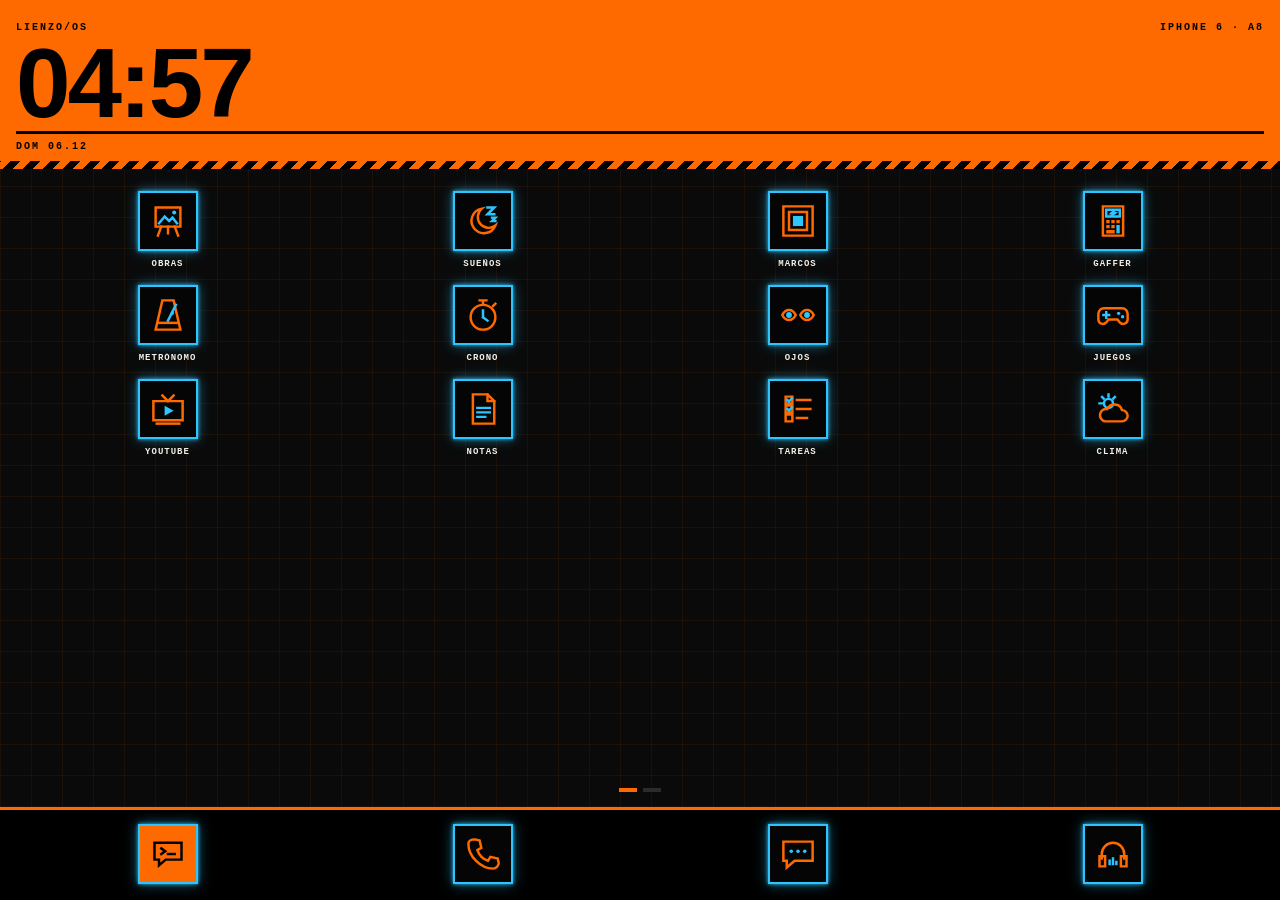
==== commit ba852c3c: "Add files via upload" ====
--- a/index.html
+++ b/index.html
@@ -6,138 +6,92 @@
 <meta name="apple-mobile-web-app-capable" content="yes">
 <meta name="apple-mobile-web-app-status-bar-style" content="black-translucent">
 <meta name="apple-mobile-web-app-title" content="Lienzo">
-<meta name="theme-color" content="#07080b">
+<meta name="theme-color" content="#0a0a0a">
 <link rel="apple-touch-icon" href="icon.png">
 <title>Lienzo</title>
+<link rel="stylesheet" href="base.css">
 <style>
-/* Lienzo · cyberpunk minimalista. Apto Safari iOS 12: sin flex-gap, sin inset, sin blur pesado */
-:root{
-  --bg:#07080b; --fg:#d8dee9; --fg2:rgba(216,222,233,.62); --fg3:rgba(216,222,233,.34);
-  --panel:#0a0c10; --panel2:#10131a; --line:rgba(216,222,233,.12);
-  --accent:#00e5ff; --accent2:#ff2e88; --ok:#39ff88;
-  --mono:Menlo,"SF Mono","Courier New",monospace;
-}
-body.t-neon{--accent:#00e5ff;--accent2:#ff2e88}
-body.t-magenta{--accent:#ff2e88;--accent2:#00e5ff}
-body.t-acido{--accent:#b6ff00;--accent2:#00e5ff}
-body.t-ambar{--accent:#ffb000;--accent2:#ff2e88}
-body.t-mono{--accent:#f2f2f2;--accent2:#808080}
-*{box-sizing:border-box;-webkit-tap-highlight-color:transparent;margin:0;padding:0}
-html,body{height:100%;overflow:hidden;background:var(--bg);color:var(--fg);font-family:var(--mono);
-  -webkit-font-smoothing:antialiased;-webkit-user-select:none;user-select:none;letter-spacing:.2px}
-button{font:inherit;color:inherit;background:none;border:0;cursor:pointer;border-radius:0}
-input,textarea,select{font:inherit;color:var(--fg);-webkit-user-select:text;user-select:text;border-radius:0}
-
-/* ---------- Fondo: grilla tenue + resplandor del color de acento ---------- */
+/* ---------- Fondo: negro con grilla naranja cruda ---------- */
 #wall{position:fixed;top:0;left:0;right:0;bottom:0;z-index:0;background-color:var(--bg);
-  background-image:
-    linear-gradient(rgba(216,222,233,.035) 1px,transparent 1px),
-    linear-gradient(90deg,rgba(216,222,233,.035) 1px,transparent 1px);
-  background-size:28px 28px,28px 28px}
-#wall:after{content:"";position:absolute;left:-20%;right:-20%;bottom:-30%;height:65%;
-  background:radial-gradient(ellipse at center,var(--accent) 0%,transparent 65%);opacity:.13}
+  background-image:linear-gradient(rgba(255,106,0,.07) 1px,transparent 1px),linear-gradient(90deg,rgba(255,106,0,.07) 1px,transparent 1px);
+  background-size:31px 31px,31px 31px}
 
 /* ---------- Inicio ---------- */
-#home{position:fixed;top:0;left:0;right:0;bottom:0;z-index:1;display:flex;flex-direction:column;
-  padding:calc(env(safe-area-inset-top) + 30px) 20px 0}
-#widget{padding:0 2px 22px;border-bottom:1px solid var(--line);margin-bottom:18px}
-.tag{font-size:10px;letter-spacing:3px;color:var(--accent);text-transform:uppercase}
-#hora{font-size:58px;font-weight:200;letter-spacing:-2px;line-height:1;margin-top:8px;color:#fff}
-#hora b{color:var(--accent);font-weight:200}
-#fecha{font-size:12px;color:var(--fg2);margin-top:10px;text-transform:uppercase;letter-spacing:2px}
-#clima-w{font-size:12px;color:var(--fg2);margin-top:4px;min-height:16px;text-transform:uppercase;letter-spacing:2px}
-#clima-w span{color:var(--accent)}
-#grid{flex:1;display:flex;flex-wrap:wrap;align-content:flex-start;margin:0 -5px}
-.app{width:25%;padding:7px 5px 9px;text-align:center}
-.ic{width:58px;height:58px;margin:0 auto;display:flex;align-items:center;justify-content:center;
-  font-size:13px;letter-spacing:1px;color:var(--accent);border:1px solid var(--accent);background:rgba(7,8,11,.6);
-  position:relative}
-.ic:after{content:"";position:absolute;top:-1px;right:-1px;width:9px;height:9px;background:var(--bg);
-  border-left:1px solid var(--accent);border-bottom:1px solid var(--accent)}
-.ic.main{background:var(--accent);color:var(--bg);font-weight:700}
-.app span{display:block;font-size:9px;margin-top:7px;color:var(--fg2);text-transform:uppercase;letter-spacing:1.5px}
-.app:active .ic{background:var(--accent);color:var(--bg)}
-#dock{margin:0 -20px;padding:12px 15px calc(env(safe-area-inset-bottom) + 14px);border-top:1px solid var(--accent);
-  background:rgba(7,8,11,.85);display:flex}
+#home{position:fixed;top:0;left:0;right:0;bottom:0;z-index:1;display:flex;flex-direction:column}
+#widget{background:var(--o);color:#000;padding:calc(env(safe-area-inset-top) + 22px) 16px 0;flex-shrink:0}
+.w-row{display:flex;justify-content:space-between;font-size:10px;font-weight:700;letter-spacing:2px;text-transform:uppercase}
+#hora{font-family:var(--disp);font-weight:900;font-size:98px;line-height:.86;letter-spacing:-3px;margin:8px 0 6px}
+.w-bot{border-top:3px solid #000;padding:7px 0 9px}
+#pages{flex:1;overflow-x:auto;overflow-y:hidden;white-space:nowrap;-webkit-overflow-scrolling:touch;scroll-snap-type:x mandatory;-webkit-scroll-snap-type:mandatory}
+#pages::-webkit-scrollbar{display:none}
+.page{display:inline-block;vertical-align:top;width:100%;white-space:normal;padding:16px 10px 0;scroll-snap-align:start}
+.grid{display:flex;flex-wrap:wrap}
+.app{width:25%;padding:6px 4px 10px;text-align:center}
+.ic{width:60px;height:60px;margin:0 auto;background:#050505;border:2px solid var(--blue);box-shadow:var(--glow);
+  display:flex;align-items:center;justify-content:center;color:var(--o)}
+.ic svg{width:36px;height:36px;overflow:visible}
+.ic .bl{stroke:var(--blue)}
+.ic .blf{fill:var(--blue)}
+.ic.main{background:var(--o);color:#000}
+.ic.main .bl{stroke:#000}
+.app span{display:block;font-size:9px;font-weight:700;margin-top:8px;color:var(--ink);text-transform:uppercase;letter-spacing:1px;white-space:nowrap;overflow:hidden}
+.app:active .ic{background:var(--o);color:#000}
+#dots{text-align:center;padding:2px 0 10px;flex-shrink:0}
+#dots i{display:inline-block;width:18px;height:4px;margin:0 3px;background:var(--line)}
+#dots i.on{background:var(--o)}
+#dock{flex-shrink:0;background:#000;border-top:3px solid var(--o);padding:10px 10px calc(env(safe-area-inset-bottom) + 12px);display:flex}
+#dock .app{padding:4px}
 #dock .app span{display:none}
-#dock .app{padding:3px 5px}
-
-/* ---------- Pantallas de app ---------- */
-.screen{position:fixed;top:0;left:0;right:0;bottom:0;z-index:5;background:var(--panel);display:flex;flex-direction:column;
+
+/* ---------- Pantallas internas ---------- */
+.screen{position:fixed;top:0;left:0;right:0;bottom:0;z-index:5;background:var(--bg);display:flex;flex-direction:column;
   -webkit-transform:translateX(100%);transform:translateX(100%);transition:-webkit-transform .22s ease-out,transform .22s ease-out}
 .screen.on{-webkit-transform:none;transform:none}
-.bar{display:flex;align-items:center;padding:calc(env(safe-area-inset-top) + 26px) 16px 12px;border-bottom:1px solid var(--line)}
-.bar h1{flex:1;font-size:12px;font-weight:400;text-align:center;text-transform:uppercase;letter-spacing:4px;color:#fff}
-.bar h1:before{content:"// ";color:var(--accent)}
-.bar button{width:76px;color:var(--accent);font-size:11px;text-align:left;text-transform:uppercase;letter-spacing:1.5px}
-.bar button.r{text-align:right}
-.body{flex:1;overflow-y:auto;-webkit-overflow-scrolling:touch;padding:16px}
 
 /* ---------- Claude ---------- */
-#chat .body{padding-bottom:6px}
-.msg{max-width:88%;padding:9px 12px;margin:6px 0;font-size:14px;line-height:1.45;
-  white-space:pre-wrap;word-wrap:break-word;-webkit-user-select:text;user-select:text}
-.msg.u{margin-left:auto;border:1px solid var(--accent);color:#fff;background:rgba(0,0,0,.2)}
-.msg.a{border-left:2px solid var(--accent2);padding-left:12px;color:var(--fg)}
-.msg.a:before{content:"> ";color:var(--accent2)}
-.msg.a.dots:before,.msg.a.btnw:before{content:""}
-.msg.s{max-width:100%;color:var(--fg3);font-size:10px;text-align:center;padding:4px;text-transform:uppercase;letter-spacing:2px}
-.msg b{color:var(--accent)}
-.msg img{max-width:100%;display:block;margin-bottom:6px;border:1px solid var(--line)}
-.accion{display:inline-block;padding:9px 14px;border:1px solid var(--accent);color:var(--accent);font-size:12px;
-  text-transform:uppercase;letter-spacing:1.5px}
-.accion:active{background:var(--accent);color:var(--bg)}
-.dots span{display:inline-block;width:8px;height:14px;margin-right:4px;background:var(--accent2);
-  -webkit-animation:b 1s steps(2) infinite;animation:b 1s steps(2) infinite}
+#msgs{padding-bottom:8px}
+.msg{max-width:88%;padding:10px 12px;margin:7px 0;font-size:15px;line-height:1.45;white-space:pre-wrap;word-wrap:break-word;-webkit-user-select:text;user-select:text}
+.msg.u{margin-left:auto;background:var(--o);color:#000}
+.msg.a{background:var(--panel);border-left:3px solid var(--blue)}
+.msg.s{max-width:100%;color:var(--dim);font-size:10px;text-align:center;padding:4px;text-transform:uppercase;letter-spacing:2px}
+.msg b{color:var(--o)}
+.msg.u b{color:#000}
+.msg img{max-width:100%;display:block;margin-bottom:6px;border:2px solid #000}
+.accion{display:inline-block;padding:9px 14px;border:2px solid var(--blue);color:var(--blue);box-shadow:var(--glow);font-size:12px;text-transform:uppercase;letter-spacing:1.5px}
+.dots span{display:inline-block;width:9px;height:15px;margin-right:4px;background:var(--o);-webkit-animation:pk 1s steps(2) infinite;animation:pk 1s steps(2) infinite}
 .dots span:nth-child(2){-webkit-animation-delay:.2s;animation-delay:.2s}
 .dots span:nth-child(3){-webkit-animation-delay:.4s;animation-delay:.4s}
-@-webkit-keyframes b{50%{opacity:.15}} @keyframes b{50%{opacity:.15}}
-#composer{display:flex;align-items:flex-end;padding:10px 12px calc(env(safe-area-inset-bottom) + 10px);border-top:1px solid var(--line);background:var(--panel)}
-#composer textarea{flex:1;resize:none;max-height:110px;padding:9px 10px;border:1px solid var(--line);border-bottom-color:var(--accent);
-  background:var(--panel2);font-size:16px;line-height:1.3;outline:0}
-#composer button{width:40px;height:38px;margin-left:8px;font-size:11px;flex-shrink:0;letter-spacing:1px}
-#send{background:var(--accent);color:var(--bg);font-weight:700}
-#composer #foto-btn{border:1px solid var(--line);color:var(--fg2);margin:0 8px 0 0}
-#adjunto{display:none;padding:8px 14px 0;font-size:10px;color:var(--accent);text-transform:uppercase;letter-spacing:1.5px}
-
-/* ---------- Listas (Notas / Tareas) ---------- */
-.item{border:1px solid var(--line);border-left:2px solid var(--accent);padding:12px 14px;margin-bottom:10px;background:var(--panel2)}
-.item h3{font-size:13px;font-weight:700;margin-bottom:5px;color:#fff;text-transform:uppercase;letter-spacing:1px}
-.item p{font-size:14px;color:var(--fg2);white-space:pre-wrap;line-height:1.45;-webkit-user-select:text;user-select:text}
-.item small{display:block;color:var(--fg3);font-size:10px;margin-top:8px;letter-spacing:1.5px}
-.item .del{float:right;color:var(--accent2);font-size:10px;text-transform:uppercase;letter-spacing:1px}
+@-webkit-keyframes pk{50%{opacity:.15}} @keyframes pk{50%{opacity:.15}}
+#composer{display:flex;align-items:flex-end;padding:10px 12px calc(env(safe-area-inset-bottom) + 10px);border-top:3px solid var(--o);background:var(--bg);flex-shrink:0}
+#composer textarea{flex:1;resize:none;max-height:110px;padding:9px 10px;border:2px solid var(--line);background:#000;font-size:16px;line-height:1.3;outline:0}
+#composer textarea:focus{border-color:var(--o)}
+#composer button{width:42px;height:42px;flex-shrink:0;font-size:11px;font-weight:700;letter-spacing:1px}
+#foto-btn{border:2px solid var(--blue);color:var(--blue);margin-right:8px}
+#send{background:var(--o);color:#000;margin-left:8px;font-size:18px}
+#adjunto{display:none;padding:8px 14px 0;font-size:10px;color:var(--blue);text-transform:uppercase;letter-spacing:1.5px}
+.top .act.off{color:var(--dim)}
+.top .acts{width:84px;text-align:right}
+.top .acts button{font-size:11px;letter-spacing:1.2px;text-transform:uppercase;color:var(--blue);padding:4px 0 4px 8px}
+
+/* ---------- Notas / Tareas / Clima ---------- */
+.item{border:2px solid var(--line);border-left:5px solid var(--o);padding:12px 14px;margin-bottom:10px;background:var(--panel)}
+.item h3{font-family:var(--disp);font-weight:900;font-size:20px;text-transform:uppercase;margin-bottom:5px;color:var(--ink);line-height:1}
+.item p{font-size:14px;color:var(--mute);white-space:pre-wrap;line-height:1.45;-webkit-user-select:text;user-select:text}
+.item small{display:block;color:var(--dim);font-size:10px;margin-top:8px;letter-spacing:1.5px}
+.item .del{float:right;color:#ff3355;font-size:10px;text-transform:uppercase;letter-spacing:1px}
 .tarea{display:flex;align-items:center}
-.tarea .chk{width:20px;height:20px;border:1px solid var(--accent);margin-right:12px;flex-shrink:0;text-align:center;line-height:18px;font-size:12px}
-.tarea.hecha{border-left-color:var(--fg3)}
-.tarea.hecha .chk{background:var(--accent);color:var(--bg)}
-.tarea.hecha .t{text-decoration:line-through;color:var(--fg3)}
-.tarea .t{flex:1;font-size:14px}
-.vacio{color:var(--fg3);text-align:center;margin-top:50px;font-size:11px;text-transform:uppercase;letter-spacing:2px;line-height:1.7}
-.campo{width:100%;padding:11px 12px;border:1px solid var(--line);background:var(--panel2);font-size:16px;outline:0;margin-bottom:10px;-webkit-appearance:none;appearance:none}
-.campo:focus{border-color:var(--accent)}
-textarea.campo{min-height:100px;resize:vertical}
-.btn{display:block;width:100%;padding:13px;background:var(--accent);color:var(--bg);font-weight:700;font-size:12px;text-align:center;text-transform:uppercase;letter-spacing:2px}
-.btn.sec{background:none;border:1px solid var(--line);color:var(--fg2)}
-.btn.peligro{background:none;border:1px solid var(--accent2);color:var(--accent2)}
-.lbl{font-size:10px;color:var(--accent);text-transform:uppercase;letter-spacing:3px;margin:24px 0 10px}
-.lbl:first-child{margin-top:0}
-.nota-txt{font-size:11px;color:var(--fg3);margin:2px 0 0;line-height:1.5}
-
-/* ---------- Clima ---------- */
-.clima-hoy{padding:16px 0 28px;border-bottom:1px solid var(--line);margin-bottom:6px}
-.clima-hoy .t{font-size:76px;font-weight:200;letter-spacing:-3px;color:#fff;line-height:1.1}
-.clima-hoy .t b{color:var(--accent);font-weight:200}
-.clima-hoy .d{font-size:11px;color:var(--fg2);text-transform:uppercase;letter-spacing:2px}
+.tarea .chk{width:22px;height:22px;border:2px solid var(--o);margin-right:12px;flex-shrink:0;text-align:center;line-height:18px;font-size:13px;font-weight:700}
+.tarea.hecha{border-left-color:var(--line)}
+.tarea.hecha .chk{background:var(--o);color:#000}
+.tarea.hecha .t{text-decoration:line-through;color:var(--dim)}
+.tarea .t{flex:1;font-size:15px}
+.clima-hoy{background:var(--o);color:#000;padding:16px;margin-bottom:12px}
+.clima-hoy .t{font-family:var(--disp);font-weight:900;font-size:110px;line-height:.85;letter-spacing:-4px}
+.clima-hoy .d{font-size:11px;font-weight:700;text-transform:uppercase;letter-spacing:2px}
 .dia{display:flex;padding:13px 0;border-bottom:1px solid var(--line);font-size:12px;text-transform:uppercase;letter-spacing:1.5px}
 .dia b{flex:1;font-weight:400}
-.dia i{font-style:normal;width:56px;color:var(--accent)}
-.dia em{font-style:normal;width:84px;text-align:right;color:var(--fg2)}
-
-/* ---------- Ajustes ---------- */
-.fondos{display:flex;flex-wrap:wrap;margin:0 -4px}
-.fondos button{width:52px;height:52px;margin:4px;border:1px solid var(--line);position:relative;font-size:9px;letter-spacing:1px;padding-top:30px}
-.fondos button.sel{border-color:#fff}
-.fondos button i{position:absolute;top:10px;left:50%;margin-left:-8px;width:16px;height:16px}
+.dia i{font-style:normal;width:56px;color:var(--blue)}
+.dia em{font-style:normal;width:84px;text-align:right;color:var(--o)}
 </style>
 </head>
 <body>
@@ -146,122 +100,165 @@
 <!-- INICIO -->
 <main id="home">
   <section id="widget">
-    <div class="tag">Lienzo // iPhone 6</div>
-    <div id="hora">--:--</div>
-    <div id="fecha"></div>
-    <div id="clima-w"></div>
+    <div class="w-row"><span>Lienzo/OS</span><span>iPhone 6 · A8</span></div>
+    <div id="hora">00:00</div>
+    <div class="w-row w-bot"><span id="fecha"></span><span id="clima-w"></span></div>
   </section>
-  <nav id="grid"></nav>
+  <div class="stripes"></div>
+  <div id="pages"></div>
+  <div id="dots"></div>
   <nav id="dock"></nav>
 </main>
 
 <!-- CLAUDE -->
 <section class="screen" id="chat">
-  <div class="bar"><button onclick="cerrar()">‹ Inicio</button><h1>Claude</h1><button class="r" onclick="nuevaCharla()">Nueva</button></div>
-  <div class="body" id="msgs"></div>
-  <div id="adjunto">[img] Foto lista · <a href="#" onclick="quitarFoto();return false" style="color:var(--accent2)">quitar</a></div>
+  <div class="top"><button class="back" onclick="cerrar()">‹ Inicio</button><h1>Claude</h1>
+    <div class="acts"><button id="voz-btn" onclick="alternarVoz()">Voz</button><button onclick="nuevaCharla()">+</button></div></div>
+  <div class="wrap" id="msgs"></div>
+  <div id="adjunto">[img] Foto lista · <a href="#" onclick="quitarFoto();return false" style="color:var(--o)">quitar</a></div>
   <div id="composer">
     <button id="foto-btn" onclick="document.getElementById('foto-in').click()">IMG</button>
     <input type="file" id="foto-in" accept="image/*" style="display:none">
-    <textarea id="txt" rows="1" placeholder="Pedile algo a Claude…"></textarea>
-    <button id="send" onclick="enviar()">&gt;</button>
+    <textarea id="txt" rows="1" placeholder="Pensá en voz alta…"></textarea>
+    <button id="send" onclick="enviar()">›</button>
   </div>
 </section>
 
 <!-- NOTAS -->
 <section class="screen" id="notas">
-  <div class="bar"><button onclick="cerrar()">‹ Inicio</button><h1>Notas</h1><button class="r" onclick="nuevaNota()">Nueva</button></div>
-  <div class="body" id="notas-l"></div>
+  <div class="top"><button class="back" onclick="cerrar()">‹ Inicio</button><h1>Notas</h1><button class="act" onclick="nuevaNota()">Nueva</button></div>
+  <div class="wrap" id="notas-l"></div>
 </section>
 
 <!-- TAREAS -->
 <section class="screen" id="tareas">
-  <div class="bar"><button onclick="cerrar()">‹ Inicio</button><h1>Tareas</h1><button class="r" onclick="limpiarHechas()">Limpiar</button></div>
-  <div class="body">
-    <input class="campo" id="tarea-in" placeholder="Nueva tarea y Enter">
+  <div class="top"><button class="back" onclick="cerrar()">‹ Inicio</button><h1>Tareas</h1><button class="act" onclick="limpiarHechas()">Limpiar</button></div>
+  <div class="wrap">
+    <input class="field" id="tarea-in" placeholder="Nueva tarea y Enter">
     <div id="tareas-l"></div>
   </div>
 </section>
 
 <!-- CLIMA -->
 <section class="screen" id="clima">
-  <div class="bar"><button onclick="cerrar()">‹ Inicio</button><h1>Clima</h1><button class="r" onclick="cargarClima(true)">↻</button></div>
-  <div class="body" id="clima-l"><div class="vacio">Cargando…</div></div>
+  <div class="top"><button class="back" onclick="cerrar()">‹ Inicio</button><h1>Clima</h1><button class="act" onclick="cargarClima(true)">Recargar</button></div>
+  <div class="wrap" id="clima-l"><div class="empty">Cargando…</div></div>
 </section>
 
 <!-- AJUSTES -->
 <section class="screen" id="ajustes">
-  <div class="bar"><button onclick="cerrar()">‹ Inicio</button><h1>Ajustes</h1><button></button></div>
-  <div class="body">
-    <div class="lbl">Clave de la API de Claude</div>
-    <input class="campo" id="key-in" type="password" placeholder="sk-ant-…" autocomplete="off" autocapitalize="off" spellcheck="false">
-    <div class="nota-txt">Se guarda solo en este teléfono. La conseguís en console.anthropic.com → API Keys.</div>
-    <div class="lbl">Modelo</div>
-    <select class="campo" id="modelo-in">
-      <option value="claude-haiku-5-5">Haiku 5.5 · rápido y barato</option>
-      <option value="claude-sonnet-5-5">Sonnet 5.5 · equilibrado</option>
-      <option value="claude-opus-5-5">Opus 5.5 · el más capaz</option>
-    </select>
-    <div class="lbl">Tu nombre</div>
-    <input class="campo" id="nombre-in" placeholder="Cómo querés que te llame">
+  <div class="top"><button class="back" onclick="cerrar()">‹ Inicio</button><h1>Ajustes</h1><span class="act"></span></div>
+  <div class="wrap">
+    <div class="blk">
+      <div class="tagl">Clave de la API</div>
+      <input class="field" id="key-in" type="password" placeholder="sk-ant-…" autocomplete="off" autocapitalize="off" spellcheck="false">
+      <div class="hint">Se guarda solo en este teléfono. La sacás en console.anthropic.com › API Keys.</div>
+    </div>
+    <div class="blk">
+      <div class="tagl">Modelo</div>
+      <select class="field" id="modelo-in">
+        <option value="claude-haiku-5-5">Haiku 5.5 · rápido y barato</option>
+        <option value="claude-sonnet-5-5">Sonnet 5.5 · equilibrado</option>
+        <option value="claude-opus-5-5">Opus 5.5 · el más capaz</option>
+      </select>
+      <label class="l">Tu nombre</label>
+      <input class="field" id="nombre-in" placeholder="Cómo querés que te llame">
+      <label class="l">Claude lee las respuestas en voz alta</label>
+      <div class="seg" id="voz-seg"><button data-v="1">Sí</button><button data-v="0">No</button></div>
+    </div>
     <button class="btn" onclick="guardarAjustes()">Guardar</button>
-    <div class="lbl">Tema</div>
-    <div class="fondos" id="fondos"></div>
-    <div class="lbl">Datos</div>
-    <button class="btn peligro" onclick="borrarTodo()">Borrar notas, tareas y charlas</button>
+    <div class="blk mt">
+      <div class="tagl">Datos</div>
+      <button class="btn r" onclick="borrarTodo()">Borrar notas, tareas y charlas</button>
+      <div class="hint">Obras, sueños, sesiones del crono y juegos se guardan aparte, dentro de cada app.</div>
+    </div>
   </div>
 </section>
 
+<script src="lienzo.js"></script>
 <script>
 /* =========================================================
-   Lienzo · launcher para iPhone 6 controlado por Claude
+   Lienzo · inicio + Claude
    ========================================================= */
-
-// ---------- Almacenamiento ----------
-function leer(k, def){ try{ var v = localStorage.getItem('lz_'+k); return v === null ? def : JSON.parse(v); }catch(e){ return def; } }
-function guardar(k, v){ try{ localStorage.setItem('lz_'+k, JSON.stringify(v)); }catch(e){} }
-
+var $ = LZ.$, esc = LZ.esc, leer = LZ.get, guardar = LZ.set, uid = LZ.uid;
 var S = {
-  key: leer('key',''), modelo: leer('modelo','claude-haiku-5-5'), nombre: leer('nombre',''),
-  fondo: leer('fondo','neon'), notas: leer('notas',[]), tareas: leer('tareas',[]),
-  historial: leer('historial',[]), chatVista: leer('chatVista',[])
+  key: leer('key',''), modelo: leer('modelo','claude-haiku-5-5'), nombre: leer('nombre',''), voz: leer('voz', false),
+  notas: leer('notas',[]), tareas: leer('tareas',[]), historial: leer('historial',[]), chatVista: leer('chatVista',[])
 };
-function uid(){ return Date.now().toString(36) + Math.random().toString(36).slice(2,6); }
-function esc(s){ return String(s).replace(/[&<>"']/g, function(c){ return {'&':'&amp;','<':'&lt;','>':'&gt;','"':'&quot;',"'":'&#39;'}[c]; }); }
-function $(id){ return document.getElementById(id); }
+
+// ---------- Íconos (trazos naranjas, detalles en neón azul) ----------
+var I = {
+  chat:'<path d="M4 6h24v15H14l-6 5v-5H4z"/><path class="bl" d="M10 11l3.5 2.5L10 16"/><path class="bl" d="M16 16h6"/>',
+  spotify:'<path d="M6 20v-4a10 10 0 0 1 20 0v4"/><path d="M4 18h5v9H4zM23 18h5v9h-5z"/><path class="bl" d="M13 22v3M16 20v5M19 23v2"/>',
+  youtube:'<path d="M3 9h26v17H3z"/><path d="M11 4l5 5 5-5"/><path class="blf" stroke="none" d="M13 13v9l8-4.5z"/><path d="M6 29h20"/>',
+  obras:'<path d="M5 4h22v17H5z"/><path class="bl" d="M8 18l5-6 4 4 3-3 4 5"/><circle class="blf" stroke="none" cx="21.5" cy="8.5" r="1.8"/><path d="M10 21l-3 8M22 21l3 8M16 21v6"/>',
+  suenos:'<path d="M15 5a11 11 0 1 0 12 15A9 9 0 0 1 15 5z"/><path class="bl" d="M20 4h6l-6 6h6"/><path class="bl" d="M24 13h3l-3 3h3"/>',
+  gaffer:'<path d="M7 3h18v26H7z"/><path class="bl" d="M10 6h12v6H10z"/><path class="bl" d="M17 7l-2.5 2.2h3L15 11.2"/><path fill="currentColor" stroke="none" d="M10 15h3v3h-3zM14.5 15h3v3h-3zM19 15h3v3h-3zM10 19.5h3v3h-3zM14.5 19.5h3v3h-3zM10 24h7.5v3H10z"/><path class="blf" stroke="none" d="M19 19.5h3v7.5h-3z"/>',
+  metronomo:'<path d="M11 3h10l6 26H5z"/><path d="M7 23h18"/><path class="bl" d="M16 21L23 7"/><path class="blf" stroke="none" d="M19 12.5l2.6 1.2-1.2 2.6-2.6-1.2z"/>',
+  crono:'<circle cx="16" cy="18" r="11"/><path d="M13 3h6M16 3v4M25 8l2-2"/><path class="bl" d="M16 18v-6M16 18l4 3"/>',
+  marcos:'<path d="M3 3h26v26H3z"/><path d="M8 8h16v16H8z"/><path class="blf" stroke="none" d="M11.5 11.5h9v9h-9z"/>',
+  ojos:'<path d="M2 16c3-6 9-6 12 0-3 6-9 6-12 0zM18 16c3-6 9-6 12 0-3 6-9 6-12 0z"/><circle class="blf" stroke="none" cx="8" cy="16" r="2.6"/><circle class="blf" stroke="none" cx="24" cy="16" r="2.6"/>',
+  juegos:'<path d="M8 10h16a5 5 0 0 1 5 5v5a4 4 0 0 1-7 2.6L20 20h-8l-2 2.6A4 4 0 0 1 3 20v-5a5 5 0 0 1 5-5z"/><path class="bl" d="M10 13.5v5M7.5 16h5"/><circle class="blf" stroke="none" cx="21" cy="14.5" r="1.5"/><circle class="blf" stroke="none" cx="24.5" cy="17.5" r="1.5"/>',
+  notas:'<path d="M7 3h13l6 6v20H7z"/><path d="M20 3v6h6"/><path class="bl" d="M11 15h11M11 19h11M11 23h7"/>',
+  tareas:'<path d="M5 5h6v6H5zM5 13h6v6H5zM5 21h6v6H5z"/><path class="bl" d="M6.5 8l1.5 1.5L10.5 6.5M6.5 16l1.5 1.5 2.5-3"/><path d="M15 8h12M15 16h12M15 24h9"/>',
+  clima:'<circle class="bl" cx="12" cy="11" r="4"/><path class="bl" d="M12 3v2M4 11h2M6.3 5.3l1.4 1.4M17.7 5.3l-1.4 1.4"/><path d="M9 27h15a5 5 0 0 0 0-10 7 7 0 0 0-13-1 5.5 5.5 0 0 0-2 11z"/>',
+  ajustes:'<circle cx="16" cy="16" r="7"/><circle class="bl" cx="16" cy="16" r="2.5"/><path d="M16 3v5M16 24v5M3 16h5M24 16h5M6.8 6.8l3.5 3.5M21.7 21.7l3.5 3.5M6.8 25.2l3.5-3.5M21.7 10.3l3.5-3.5"/>',
+  telefono:'<path d="M9 3l4 1 1.5 6.5-3.5 2a15 15 0 0 0 9.5 9.5l2-3.5L29 20l1 4c0 2.5-2.5 5-5 5C14 29 3 18 3 7c0-2.5 2.5-4 6-4z"/>',
+  mensajes:'<path d="M3 5h26v17H13l-7 6v-6H3z"/><circle class="blf" stroke="none" cx="10" cy="13.5" r="1.6"/><circle class="blf" stroke="none" cx="16" cy="13.5" r="1.6"/><circle class="blf" stroke="none" cx="22" cy="13.5" r="1.6"/>',
+  mail:'<path d="M3 7h26v18H3z"/><path class="bl" d="M3 7l13 10L29 7"/>',
+  mapas:'<path d="M16 30s-9-9.5-9-16a9 9 0 0 1 18 0c0 6.5-9 16-9 16z"/><circle class="bl" cx="16" cy="14" r="3.5"/>',
+  musica:'<path d="M12 24V7l15-3v17"/><circle class="bl" cx="8.5" cy="24" r="3.5"/><circle class="bl" cx="23.5" cy="21" r="3.5"/>',
+  fotos:'<path d="M3 10h7l2.5-4h7L22 10h7v16H3z"/><circle class="bl" cx="16" cy="17.5" r="5"/><path d="M25 13h1"/>',
+  web:'<circle cx="16" cy="16" r="13"/><path class="bl" d="M16 3c-6 7-6 19 0 26M16 3c6 7 6 19 0 26M3 16h26"/><path d="M5 10h22M5 22h22"/>'
+};
+function svg(id){ return '<svg viewBox="0 0 32 32" fill="none" stroke="currentColor" stroke-width="2.2" stroke-linecap="square" stroke-linejoin="miter">'+I[id]+'</svg>'; }
 
 // ---------- Apps ----------
+// s = pantalla interna · p = página aparte · u = enlace externo
 var APPS = [
-  {id:'chat',    n:'Claude',   e:'AI',   dock:true},
-  {id:'notas',   n:'Notas',    e:'NOT'},
-  {id:'tareas',  n:'Tareas',   e:'TAR'},
-  {id:'clima',   n:'Clima',    e:'CLI'},
-  {id:'telefono',n:'Teléfono', e:'TEL',  url:'tel:', dock:true},
-  {id:'mensajes',n:'Mensajes', e:'SMS',  url:'sms:', dock:true},
-  {id:'mail',    n:'Mail',     e:'@',    url:'mailto:'},
-  {id:'mapas',   n:'Mapas',    e:'MAP',  url:'https://maps.apple.com/'},
-  {id:'musica',  n:'Música',   e:'MUS',  url:'music://', dock:true},
-  {id:'fotos',   n:'Fotos',    e:'FOT',  url:'photos-redirect://'},
-  {id:'safari',  n:'Web',      e:'WEB',  url:'https://www.google.com/'},
-  {id:'ajustes', n:'Ajustes',  e:'CFG'}
+  {id:'chat',     n:'Claude',     s:1, dock:1},
+  {id:'obras',    n:'Obras',      p:'obras.html',     pg:0},
+  {id:'suenos',   n:'Sueños',     p:'suenos.html',    pg:0},
+  {id:'marcos',   n:'Marcos',     p:'marcos.html',    pg:0},
+  {id:'gaffer',   n:'Gaffer',     p:'gaffer.html',    pg:0},
+  {id:'metronomo',n:'Metrónomo',  p:'metronomo.html', pg:0},
+  {id:'crono',    n:'Crono',      p:'crono.html',     pg:0},
+  {id:'ojos',     n:'Ojos',       p:'ojos.html',      pg:0},
+  {id:'juegos',   n:'Juegos',     p:'juegos.html',    pg:0},
+  {id:'youtube',  n:'YouTube',    u:'https://m.youtube.com/', pg:0},
+  {id:'notas',    n:'Notas',      s:1, pg:0},
+  {id:'tareas',   n:'Tareas',     s:1, pg:0},
+  {id:'clima',    n:'Clima',      s:1, pg:0},
+  {id:'telefono', n:'Teléfono',   u:'tel:',  dock:1},
+  {id:'mensajes', n:'Mensajes',   u:'sms:',  dock:1},
+  {id:'spotify',  n:'Spotify',    u:'https://open.spotify.com/', dock:1},
+  {id:'mail',     n:'Mail',       u:'mailto:', pg:1},
+  {id:'mapas',    n:'Mapas',      u:'https://maps.apple.com/', pg:1},
+  {id:'musica',   n:'Música',     u:'music://', pg:1},
+  {id:'fotos',    n:'Fotos',      u:'photos-redirect://', pg:1},
+  {id:'web',      n:'Web',        u:'https://www.google.com/', pg:1},
+  {id:'ajustes',  n:'Ajustes',    s:1, pg:1}
 ];
-var FONDOS = {neon:'#00e5ff', magenta:'#ff2e88', acido:'#b6ff00', ambar:'#ffb000', mono:'#f2f2f2'};
-if(!FONDOS[S.fondo]) S.fondo='neon';
-
-function iconoHTML(a){
-  return '<button class="app" onclick="abrir(\''+a.id+'\')"><div class="ic'+(a.id==='chat'?' main':'')+'">'+a.e+'</div><span>'+a.n+'</span></button>';
+function app(id){ return APPS.filter(function(a){ return a.id === id; })[0]; }
+function icono(a){
+  return '<button class="app" onclick="abrir(\''+a.id+'\')"><div class="ic'+(a.id==='chat'?' main':'')+'">'+svg(a.id)+'</div><span>'+a.n+'</span></button>';
 }
 function pintarInicio(){
-  var g='', d='';
-  APPS.forEach(function(a){ if(a.dock) d+=iconoHTML(a); else g+=iconoHTML(a); });
-  $('grid').innerHTML=g; $('dock').innerHTML=d;
-  document.body.className='t-'+S.fondo;
+  var p0='', p1='', d='';
+  APPS.forEach(function(a){ if(a.dock) d+=icono(a); else if(a.pg) p1+=icono(a); else p0+=icono(a); });
+  $('pages').innerHTML='<div class="page"><div class="grid">'+p0+'</div></div><div class="page"><div class="grid">'+p1+'</div></div>';
+  $('dock').innerHTML=d;
+  $('dots').innerHTML='<i class="on"></i><i></i>';
+  $('pages').addEventListener('scroll', function(){
+    var i=Math.round(this.scrollLeft/this.clientWidth), ds=$('dots').children;
+    for(var k=0;k<ds.length;k++) ds[k].className = k===i ? 'on' : '';
+  });
 }
 var abierta=null;
 function abrir(id){
-  var a=APPS.filter(function(x){return x.id===id;})[0];
-  if(a && a.url){ window.location.href=a.url; return; }
-  if(!$(id)) return;
+  var a=app(id); if(!a) return;
+  if(a.u){ window.location.href=a.u; return; }
+  if(a.p){ window.location.href=a.p; return; }
   if(abierta) $(abierta).classList.remove('on');
   abierta=id; $(id).classList.add('on');
   if(id==='notas') pintarNotas();
@@ -270,26 +267,26 @@
   if(id==='ajustes') pintarAjustes();
   if(id==='chat'){ pintarChat(); if(!S.key) avisoSinClave(); }
 }
-function cerrar(){ if(abierta){ $(abierta).classList.remove('on'); abierta=null; } document.activeElement && document.activeElement.blur(); }
+function cerrar(){ if(abierta){ $(abierta).classList.remove('on'); abierta=null; } if(document.activeElement) document.activeElement.blur(); }
 
 // ---------- Reloj ----------
 var DIAS=['domingo','lunes','martes','miércoles','jueves','viernes','sábado'];
 var MESES=['enero','febrero','marzo','abril','mayo','junio','julio','agosto','septiembre','octubre','noviembre','diciembre'];
 function reloj(){
-  var n=new Date(), h=n.getHours(), m=n.getMinutes();
-  $('hora').innerHTML=(h<10?'0':'')+h+'<b>:</b>'+(m<10?'0':'')+m;
-  $('fecha').textContent=DIAS[n.getDay()]+' '+n.getDate()+' de '+MESES[n.getMonth()];
+  var n=new Date();
+  $('hora').textContent=LZ.pad(n.getHours())+':'+LZ.pad(n.getMinutes());
+  $('fecha').textContent=DIAS[n.getDay()].slice(0,3)+' '+LZ.pad(n.getDate())+'.'+LZ.pad(n.getMonth()+1);
 }
 
 // ---------- Notas ----------
 function pintarNotas(){
-  if(!S.notas.length){ $('notas-l').innerHTML='<div class="vacio">Sin notas. Tocá "Nueva" o pedíselo a Claude.</div>'; return; }
+  if(!S.notas.length){ $('notas-l').innerHTML='<div class="empty">Sin notas.<br>Tocá "Nueva" o pedíselo a Claude.</div>'; return; }
   $('notas-l').innerHTML=S.notas.slice().reverse().map(function(n){
     return '<div class="item"><button class="del" onclick="borrarNota(\''+n.id+'\')">Borrar</button><h3>'+esc(n.titulo||'Sin título')+'</h3><p>'+esc(n.texto)+'</p><small>'+new Date(n.t).toLocaleDateString('es-AR')+'</small></div>';
   }).join('');
 }
 function nuevaNota(){
-  $('notas-l').innerHTML='<input class="campo" id="n-tit" placeholder="Título"><textarea class="campo" id="n-txt" placeholder="Escribí…"></textarea><button class="btn" onclick="guardarNotaManual()">Guardar nota</button><div style="height:10px"></div><button class="btn sec" onclick="pintarNotas()">Cancelar</button>';
+  $('notas-l').innerHTML='<input class="field" id="n-tit" placeholder="Título"><textarea class="field" id="n-txt" placeholder="Escribí…"></textarea><button class="btn" onclick="guardarNotaManual()">Guardar nota</button><div style="height:10px"></div><button class="btn g" onclick="pintarNotas()">Cancelar</button>';
   $('n-tit').focus();
 }
 function guardarNotaManual(){ var t=$('n-txt').value.trim(); if(!t) return; agregarNota($('n-tit').value.trim(), t); pintarNotas(); }
@@ -298,10 +295,10 @@
 
 // ---------- Tareas ----------
 function pintarTareas(){
-  if(!S.tareas.length){ $('tareas-l').innerHTML='<div class="vacio">Nada pendiente.</div>'; return; }
+  if(!S.tareas.length){ $('tareas-l').innerHTML='<div class="empty">Nada pendiente.</div>'; return; }
   var ord=S.tareas.slice().sort(function(a,b){ return (a.hecha?1:0)-(b.hecha?1:0); });
   $('tareas-l').innerHTML=ord.map(function(t){
-    return '<div class="item tarea'+(t.hecha?' hecha':'')+'" onclick="alternarTarea(\''+t.id+'\')"><div class="chk">'+(t.hecha?'✓':'')+'</div><div class="t">'+esc(t.texto)+(t.fecha?'<small>'+esc(t.fecha)+'</small>':'')+'</div></div>';
+    return '<div class="item tarea'+(t.hecha?' hecha':'')+'" onclick="alternarTarea(\''+t.id+'\')"><div class="chk">'+(t.hecha?'X':'')+'</div><div class="t">'+esc(t.texto)+(t.fecha?'<small>'+esc(t.fecha)+'</small>':'')+'</div></div>';
   }).join('');
 }
 function agregarTarea(texto, fecha){ var t={id:uid(), texto:texto, fecha:fecha||'', hecha:false}; S.tareas.push(t); guardar('tareas',S.tareas); return t; }
@@ -309,7 +306,7 @@
 function limpiarHechas(){ S.tareas=S.tareas.filter(function(t){return !t.hecha;}); guardar('tareas',S.tareas); pintarTareas(); }
 
 // ---------- Clima (Open-Meteo, sin clave) ----------
-var WMO={0:['CLR','Despejado'],1:['CLR','Mayormente despejado'],2:['NUB','Parcialmente nublado'],3:['NUB','Nublado'],45:['NIE','Niebla'],48:['NIE','Niebla'],
+var WMO={0:['CLR','Despejado'],1:['CLR','Casi despejado'],2:['NUB','Parcialmente nublado'],3:['NUB','Nublado'],45:['NIE','Niebla'],48:['NIE','Niebla'],
   51:['LLV','Llovizna'],53:['LLV','Llovizna'],55:['LLV','Llovizna'],61:['LLV','Lluvia leve'],63:['LLV','Lluvia'],65:['LLV','Lluvia fuerte'],
   71:['NEV','Nieve'],73:['NEV','Nieve'],75:['NEV','Nieve'],80:['LLV','Chaparrones'],81:['LLV','Chaparrones'],82:['TRM','Chaparrones fuertes'],95:['TRM','Tormenta'],96:['TRM','Tormenta'],99:['TRM','Tormenta']};
 function wmo(c){ return WMO[c]||['---','—']; }
@@ -326,13 +323,13 @@
   return posicion().then(function(p){
     var u='https://api.open-meteo.com/v1/forecast?latitude='+p.lat+'&longitude='+p.lon+'&current=temperature_2m,weather_code&daily=weather_code,temperature_2m_max,temperature_2m_min&timezone=auto&forecast_days=6';
     return fetch(u).then(function(r){return r.json();}).then(function(j){ climaDatos={t:Date.now(), lugar:p.nombre, j:j}; guardar('clima',climaDatos); pintarClima(); });
-  }).catch(function(){ if(abierta==='clima') $('clima-l').innerHTML='<div class="vacio">No pude cargar el clima. Revisá la conexión.</div>'; });
+  }).catch(function(){ if(abierta==='clima') $('clima-l').innerHTML='<div class="empty">No pude cargar el clima.<br>Revisá la conexión.</div>'; });
 }
 function pintarClima(){
   if(!climaDatos) return;
   var j=climaDatos.j, c=j.current, w=wmo(c.weather_code), d=j.daily;
-  $('clima-w').innerHTML='<span>'+Math.round(c.temperature_2m)+'°</span> · '+esc(w[1]);
-  var h='<div class="clima-hoy"><div class="d">'+esc(climaDatos.lugar)+'</div><div class="t">'+Math.round(c.temperature_2m)+'<b>°</b></div><div class="d">'+w[1]+'</div></div>';
+  $('clima-w').textContent=Math.round(c.temperature_2m)+'° '+w[0];
+  var h='<div class="clima-hoy"><div class="d">'+esc(climaDatos.lugar)+'</div><div class="t">'+Math.round(c.temperature_2m)+'°</div><div class="d">'+esc(w[1])+'</div></div>';
   for(var i=0;i<d.time.length;i++){
     var f=new Date(d.time[i]+'T12:00:00'), x=wmo(d.weather_code[i]);
     h+='<div class="dia"><b>'+(i===0?'hoy':DIAS[f.getDay()])+'</b><i>'+x[0]+'</i><em>'+Math.round(d.temperature_2m_min[i])+'° / '+Math.round(d.temperature_2m_max[i])+'°</em></div>';
@@ -341,42 +338,45 @@
 }
 
 // ---------- Ajustes ----------
+var vozTmp=S.voz;
 function pintarAjustes(){
-  $('key-in').value=S.key; $('modelo-in').value=S.modelo; $('nombre-in').value=S.nombre;
-  var h=''; for(var k in FONDOS){ h+='<button class="'+(S.fondo===k?'sel':'')+'" onclick="ponerFondo(\''+k+'\')"><i style="background:'+FONDOS[k]+'"></i>'+k.slice(0,3).toUpperCase()+'</button>'; }
-  $('fondos').innerHTML=h;
-}
+  $('key-in').value=S.key; $('modelo-in').value=S.modelo; $('nombre-in').value=S.nombre; vozTmp=S.voz; pintarVozSeg();
+}
+function pintarVozSeg(){ var b=$('voz-seg').children; for(var i=0;i<b.length;i++) b[i].className = (b[i].getAttribute('data-v')==='1')===vozTmp ? 'on' : ''; }
+$('voz-seg').addEventListener('click', function(e){ var v=e.target.getAttribute('data-v'); if(v===null) return; vozTmp = v==='1'; pintarVozSeg(); });
 function guardarAjustes(){
-  S.key=$('key-in').value.trim(); S.modelo=$('modelo-in').value; S.nombre=$('nombre-in').value.trim();
-  guardar('key',S.key); guardar('modelo',S.modelo); guardar('nombre',S.nombre);
-  cerrar();
-}
-function ponerFondo(k){ if(!FONDOS[k]) return false; S.fondo=k; guardar('fondo',k); document.body.className='t-'+k; if(abierta==='ajustes') pintarAjustes(); return true; }
+  S.key=$('key-in').value.trim(); S.modelo=$('modelo-in').value; S.nombre=$('nombre-in').value.trim(); S.voz=vozTmp;
+  guardar('key',S.key); guardar('modelo',S.modelo); guardar('nombre',S.nombre); guardar('voz',S.voz);
+  pintarVozBtn(); cerrar(); LZ.toast('Guardado');
+}
 function borrarTodo(){
   if(!confirm('¿Borrar notas, tareas y charlas? No se puede deshacer.')) return;
   S.notas=[]; S.tareas=[]; S.historial=[]; S.chatVista=[];
   guardar('notas',[]); guardar('tareas',[]); guardar('historial',[]); guardar('chatVista',[]);
+  LZ.toast('Borrado');
 }
 
 // =========================================================
-//   CLAUDE: el asistente que controla el launcher
+//   CLAUDE: compañero de ideas + control del launcher
 // =========================================================
 var HERRAMIENTAS=[
-  {name:'crear_nota', description:'Guarda una nota en la app Notas del launcher.',
+  {name:'crear_nota', description:'Guarda una nota en la app Notas.',
    input_schema:{type:'object', properties:{titulo:{type:'string'}, texto:{type:'string'}}, required:['texto']}},
   {name:'borrar_nota', description:'Borra una nota por su id.',
    input_schema:{type:'object', properties:{id:{type:'string'}}, required:['id']}},
-  {name:'crear_tarea', description:'Agrega una tarea pendiente a la app Tareas. fecha es texto libre opcional (ej. "mañana 10hs").',
+  {name:'crear_tarea', description:'Agrega una tarea pendiente. fecha es texto libre opcional (ej. "mañana 10hs").',
    input_schema:{type:'object', properties:{texto:{type:'string'}, fecha:{type:'string'}}, required:['texto']}},
   {name:'completar_tarea', description:'Marca una tarea como hecha por su id.',
    input_schema:{type:'object', properties:{id:{type:'string'}}, required:['id']}},
-  {name:'abrir_app', description:'Abre una app del launcher. La persona tiene que tocar el botón que aparece en el chat para confirmar.',
+  {name:'abrir_app', description:'Muestra un botón para abrir una app de Lienzo; la persona lo toca para confirmar.',
    input_schema:{type:'object', properties:{app:{type:'string', enum:APPS.map(function(a){return a.id;})}}, required:['app']}},
   {name:'preparar_contacto', description:'Prepara un botón para llamar, mandar SMS o mail, o buscar un lugar en Mapas. La persona lo toca para ejecutarlo.',
-   input_schema:{type:'object', properties:{tipo:{type:'string', enum:['llamar','sms','mail','mapa']}, valor:{type:'string', description:'Número, dirección de mail o lugar a buscar'}, texto:{type:'string', description:'Cuerpo del SMS o asunto del mail (opcional)'}}, required:['tipo','valor']}},
-  {name:'cambiar_fondo', description:'Cambia el tema de color neón del launcher (neon=cian, magenta, acido=verde lima, ambar, mono=blanco y gris).',
-   input_schema:{type:'object', properties:{fondo:{type:'string', enum:Object.keys(FONDOS)}}, required:['fondo']}},
-  {name:'ver_clima', description:'Devuelve el clima actual y el pronóstico de 6 días de la ubicación de la persona.',
+   input_schema:{type:'object', properties:{tipo:{type:'string', enum:['llamar','sms','mail','mapa']}, valor:{type:'string', description:'Número, mail o lugar'}, texto:{type:'string', description:'Cuerpo del SMS o asunto del mail (opcional)'}}, required:['tipo','valor']}},
+  {name:'ver_clima', description:'Clima actual y pronóstico de 6 días de la ubicación de la persona.',
+   input_schema:{type:'object', properties:{}}},
+  {name:'ver_tiempo_trabajado', description:'Resumen de las horas registradas en la app Crono: hoy, últimos 7 días y por actividad.',
+   input_schema:{type:'object', properties:{}}},
+  {name:'ver_obras', description:'Lista del archivo de obras de la app Obras (título, año, técnica, medidas, estado).',
    input_schema:{type:'object', properties:{}}}
 ];
 
@@ -384,12 +384,25 @@
   var n=new Date();
   var pend=S.tareas.filter(function(t){return !t.hecha;}).map(function(t){return '- ['+t.id+'] '+t.texto+(t.fecha?' ('+t.fecha+')':'');}).join('\n')||'(ninguna)';
   var notas=S.notas.slice(-15).map(function(x){return '- ['+x.id+'] '+(x.titulo||'Sin título')+': '+x.texto.slice(0,140);}).join('\n')||'(ninguna)';
-  return 'Sos Claude, el asistente que controla "Lienzo", el sistema de inicio de un iPhone 6.'+
-    (S.nombre?' La persona se llama '+S.nombre+'.':'')+
-    ' Hablá en español rioplatense, breve y claro: la pantalla es chica (4,7"). Sin markdown complejo ni emojis; a lo sumo **negrita**. La estética del launcher es cyberpunk minimalista.'+
-    ' Usá las herramientas cuando la persona pida guardar, recordar, organizar, abrir algo o cambiar el aspecto del teléfono. Si algo no se puede hacer desde acá (alarmas del sistema, cámara en vivo, ajustes de iOS), decilo y sugerí la alternativa.'+
+  return 'Sos Claude, dentro de "Lienzo", el sistema de un iPhone 6.'+(S.nombre?' La persona se llama '+S.nombre+'.':'')+
+    ' Tenés dos papeles. Uno: compañero para pensar en voz alta. La persona te comparte preguntas, pensamientos e ideas; escuchá, respondé con sustancia y honestidad, hacé a veces una buena pregunta de vuelta, y no le des la razón por compromiso. Dos: controlás el launcher con tus herramientas cuando te pide guardar, organizar, abrir algo o consultar datos.'+
+    ' Hablá en español rioplatense, natural y breve: la pantalla es chica y a veces tus respuestas se leen en voz alta. Nada de emojis ni markdown, salvo **negrita** muy de vez en cuando.'+
+    ' Si algo no se puede hacer desde acá (alarmas de iOS, ajustes del sistema), decilo y sugerí una alternativa.'+
     '\n\nAhora: '+DIAS[n.getDay()]+' '+n.getDate()+' de '+MESES[n.getMonth()]+' de '+n.getFullYear()+', '+n.toTimeString().slice(0,5)+'.'+
     '\n\nTareas pendientes:\n'+pend+'\n\nÚltimas notas:\n'+notas;
+}
+
+function resumenCrono(){
+  var s=LZ.sesiones(); if(!s.length) return 'No hay sesiones registradas en Crono.';
+  var hoy=LZ.inicioDia(Date.now()), sem=hoy-6*864e5, tHoy=0, tSem=0, porLabel={};
+  s.forEach(function(x){ var d=x.e-x.s; if(x.s>=hoy) tHoy+=d; if(x.s>=sem){ tSem+=d; porLabel[x.label]=(porLabel[x.label]||0)+d; } });
+  var r='Hoy: '+LZ.hm(tHoy)+'. Últimos 7 días: '+LZ.hm(tSem)+'.';
+  for(var k in porLabel) r+=' '+k+': '+LZ.hm(porLabel[k])+'.';
+  return r;
+}
+function resumenObras(){
+  var o=leer('obras',[]); if(!o.length) return 'El archivo de obras está vacío.';
+  return o.map(function(x){ return '- '+(x.titulo||'Sin título')+' ('+(x.anio||'s/f')+'), '+(x.tecnica||'técnica s/d')+' sobre '+(x.soporte||'s/d')+', '+(x.ancho&&x.alto?x.ancho+'×'+x.alto+' cm':'medidas s/d')+', '+(x.estado||'disponible')+(x.serie?', serie '+x.serie:''); }).join('\n');
 }
 
 function ejecutar(nombre, input){
@@ -402,8 +415,7 @@
       var ok=false; S.tareas.forEach(function(t){ if(t.id===input.id){ t.hecha=true; ok=true; } }); guardar('tareas',S.tareas);
       return {res: ok?'Tarea completada.':'No encontré esa tarea.', vista: ok?'[x] Tarea completada':null};
     case 'abrir_app':
-      var a=APPS.filter(function(x){return x.id===input.app;})[0];
-      if(!a) return {res:'Esa app no existe.'};
+      var a=app(input.app); if(!a) return {res:'Esa app no existe.'};
       return {res:'Botón para abrir '+a.n+' mostrado.', boton:{txt:'Abrir '+a.n, app:a.id}};
     case 'preparar_contacto':
       var v=String(input.valor||''), u='', t='';
@@ -412,7 +424,8 @@
       else if(input.tipo==='mail'){ u='mailto:'+v+(input.texto?'?subject='+encodeURIComponent(input.texto):''); t='Mail › '+v; }
       else { u='https://maps.apple.com/?q='+encodeURIComponent(v); t='Mapa › '+v; }
       return {res:'Botón preparado.', boton:{txt:t, url:u}};
-    case 'cambiar_fondo': return ponerFondo(input.fondo)?{res:'Fondo cambiado.', vista:'[*] Tema: '+input.fondo}:{res:'Fondo inválido.'};
+    case 'ver_tiempo_trabajado': return {res:resumenCrono()};
+    case 'ver_obras': return {res:resumenObras()};
     case 'ver_clima':
       return cargarClima(false).then(function(){
         if(!climaDatos) return {res:'No hay datos de clima.'};
@@ -424,21 +437,38 @@
   return {res:'Herramienta desconocida.'};
 }
 
+// ---------- Voz (síntesis de iOS) ----------
+function pintarVozBtn(){ $('voz-btn').style.color = S.voz ? 'var(--blue)' : 'var(--dim)'; }
+function alternarVoz(){ S.voz=!S.voz; guardar('voz',S.voz); pintarVozBtn(); if(!S.voz && window.speechSynthesis) speechSynthesis.cancel(); else desbloquearVoz(); LZ.toast(S.voz?'Voz activada':'Voz apagada'); }
+var vozES=null;
+function elegirVoz(){
+  if(!window.speechSynthesis) return;
+  var vs=speechSynthesis.getVoices(), mejor=null;
+  vs.forEach(function(v){ if(/^es/i.test(v.lang)){ if(!mejor || /AR|419|MX|US/.test(v.lang)) mejor=v; } });
+  vozES=mejor;
+}
+if(window.speechSynthesis){ elegirVoz(); speechSynthesis.onvoiceschanged=elegirVoz; }
+function desbloquearVoz(){ if(window.speechSynthesis){ var u=new SpeechSynthesisUtterance(' '); u.volume=0; speechSynthesis.speak(u); } }
+function hablar(t){
+  if(!S.voz || !window.speechSynthesis) return;
+  var u=new SpeechSynthesisUtterance(t.replace(/\*\*/g,'')); u.lang = vozES ? vozES.lang : 'es-AR'; if(vozES) u.voice=vozES; u.rate=1.02;
+  speechSynthesis.speak(u);
+}
+
 // ---------- Vista del chat ----------
 function textoAHTML(t){ return esc(t).replace(/\*\*(.+?)\*\*/g,'<b>$1</b>'); }
 function burbuja(m){
   if(m.r==='s') return '<div class="msg s">'+esc(m.t)+'</div>';
-  if(m.r==='b') return '<div class="msg a btnw"><button class="accion" onclick="'+(m.app?'abrir(\''+m.app+'\')':'window.location.href=\''+esc(m.url).replace(/'/g,'%27')+'\'')+'">'+esc(m.t)+'</button></div>';
+  if(m.r==='b') return '<div class="msg" style="padding-left:0"><button class="accion" onclick="'+(m.app?'abrir(\''+m.app+'\')':'window.location.href=\''+esc(m.url).replace(/'/g,'%27')+'\'')+'">'+esc(m.t)+'</button></div>';
   return '<div class="msg '+m.r+'">'+(m.img?'<img src="'+m.img+'">':'')+textoAHTML(m.t||'')+'</div>';
 }
 function pintarChat(){
   var el=$('msgs');
-  if(!S.chatVista.length) el.innerHTML='<div class="msg s">Hola'+(S.nombre?' '+esc(S.nombre):'')+'. Puedo guardar notas, armar tareas, ver el clima, preparar llamadas y mensajes, o cambiar el tema de color. ¿Qué necesitás?</div>';
+  if(!S.chatVista.length) el.innerHTML='<div class="msg a">Hola'+(S.nombre?' '+esc(S.nombre):'')+'. Contame lo que tengas en la cabeza: una idea, una duda, algo que te dé vueltas. También puedo anotar, organizar tareas, ver el clima, tus horas de trabajo o tu archivo de obras.</div>';
   else el.innerHTML=S.chatVista.map(burbuja).join('');
   el.scrollTop=el.scrollHeight;
 }
 function mostrar(m){
-  // las miniaturas no se guardan para no llenar el almacenamiento
   var copia={r:m.r,t:m.t,url:m.url,app:m.app};
   if(m.img) copia.t='[img] '+(m.t||'');
   S.chatVista.push(copia); if(S.chatVista.length>80) S.chatVista=S.chatVista.slice(-80);
@@ -447,35 +477,22 @@
   el.insertAdjacentHTML('beforeend', burbuja(m)); el.scrollTop=el.scrollHeight;
 }
 function escribiendo(on){
-  var x=$('dots'); if(x) x.parentNode.removeChild(x);
-  if(on){ $('msgs').insertAdjacentHTML('beforeend','<div class="msg a dots" id="dots"><span></span><span></span><span></span></div>'); $('msgs').scrollTop=$('msgs').scrollHeight; }
-}
-function avisoSinClave(){ if(!S.chatVista.length) $('msgs').insertAdjacentHTML('beforeend','<div class="msg s">Primero cargá tu clave de API en Ajustes.</div><div class="msg a btnw"><button class="accion" onclick="abrir(\'ajustes\')">Ir a Ajustes</button></div>'); }
-function nuevaCharla(){ S.historial=[]; S.chatVista=[]; guardar('historial',[]); guardar('chatVista',[]); pintarChat(); }
-
-// ---------- Foto (se achica antes de enviar) ----------
+  var x=$('dots-t'); if(x) x.parentNode.removeChild(x);
+  if(on){ $('msgs').insertAdjacentHTML('beforeend','<div class="msg a dots" id="dots-t"><span></span><span></span><span></span></div>'); $('msgs').scrollTop=$('msgs').scrollHeight; }
+}
+function avisoSinClave(){ if(!S.chatVista.length) $('msgs').insertAdjacentHTML('beforeend','<div class="msg s">Primero cargá tu clave de API en Ajustes</div><div class="msg" style="padding-left:0"><button class="accion" onclick="abrir(\'ajustes\')">Ir a Ajustes</button></div>'); }
+function nuevaCharla(){ S.historial=[]; S.chatVista=[]; guardar('historial',[]); guardar('chatVista',[]); if(window.speechSynthesis) speechSynthesis.cancel(); pintarChat(); }
+
+// ---------- Foto ----------
 var fotoPendiente=null;
 $('foto-in').addEventListener('change', function(){
-  var f=this.files[0]; if(!f) return;
-  var r=new FileReader();
-  r.onload=function(){
-    var img=new Image();
-    img.onload=function(){
-      var max=1024, w=img.width, h=img.height, k=Math.min(1, max/Math.max(w,h));
-      var c=document.createElement('canvas'); c.width=Math.round(w*k); c.height=Math.round(h*k);
-      c.getContext('2d').drawImage(img,0,0,c.width,c.height);
-      fotoPendiente=c.toDataURL('image/jpeg',0.8);
-      $('adjunto').style.display='block';
-    };
-    img.src=r.result;
-  };
-  r.readAsDataURL(f); this.value='';
+  var f=this.files[0]; this.value=''; if(!f) return;
+  LZ.foto(f, 1024, 0.8).then(function(d){ fotoPendiente=d; $('adjunto').style.display='block'; }).catch(function(){ LZ.toast('No pude leer la foto'); });
 });
 function quitarFoto(){ fotoPendiente=null; $('adjunto').style.display='none'; }
 
-// ---------- Llamada a la API ----------
+// ---------- Conversación con la API ----------
 function recortarHistorial(){
-  // conserva ~24 mensajes y arranca siempre en un mensaje de la persona (no en un tool_result)
   var h=S.historial; if(h.length<=24) return;
   var i=h.length-24;
   while(i<h.length){ var m=h[i]; if(m.role==='user' && !(Array.isArray(m.content) && m.content.some(function(b){return b.type==='tool_result';}))) break; i++; }
@@ -487,22 +504,11 @@
     return {role:m.role, content:m.content.map(function(b){ return b.type==='image'?{type:'text',text:'[foto enviada antes]'}:b; })};
   });
 }
-function llamarAPI(){
-  return fetch('https://api.anthropic.com/v1/messages',{
-    method:'POST',
-    headers:{'content-type':'application/json','x-api-key':S.key,'anthropic-version':'2023-06-01','anthropic-dangerous-direct-browser-access':'true'},
-    body:JSON.stringify({model:S.modelo, max_tokens:1024, system:sistema(), tools:HERRAMIENTAS, messages:S.historial})
-  }).then(function(r){
-    return r.json().then(function(j){
-      if(!r.ok){ var e=new Error((j.error && j.error.message)||('Error '+r.status)); e.status=r.status; throw e; }
-      return j;
-    });
-  });
-}
 var ocupado=false;
 async function enviar(){
   var t=$('txt').value.trim();
   if(ocupado || (!t && !fotoPendiente)) return;
+  if(S.voz) desbloquearVoz();
   if(!S.key){ avisoSinClave(); return; }
   ocupado=true; $('txt').value=''; ajustarTxt();
   var contenido=[];
@@ -514,13 +520,13 @@
   try{
     for(var vuelta=0; vuelta<6; vuelta++){
       escribiendo(true);
-      var j=await llamarAPI();
+      var j=await LZ.claude({system:sistema(), tools:HERRAMIENTAS, messages:S.historial});
       escribiendo(false);
       S.historial.push({role:'assistant', content:j.content});
-      var resultados=[];
+      var resultados=[], dicho=[];
       for(var i=0;i<j.content.length;i++){
         var b=j.content[i];
-        if(b.type==='text' && b.text.trim()) mostrar({r:'a', t:b.text.trim()});
+        if(b.type==='text' && b.text.trim()){ mostrar({r:'a', t:b.text.trim()}); dicho.push(b.text.trim()); }
         if(b.type==='tool_use'){
           var out=await Promise.resolve(ejecutar(b.name, b.input||{}));
           if(out.vista) mostrar({r:'s', t:out.vista});
@@ -528,16 +534,13 @@
           resultados.push({type:'tool_result', tool_use_id:b.id, content:out.res});
         }
       }
+      if(dicho.length) hablar(dicho.join(' '));
       if(j.stop_reason!=='tool_use' || !resultados.length) break;
       S.historial.push({role:'user', content:resultados});
     }
   }catch(e){
     escribiendo(false);
-    var msg = e.status===401 ? 'La clave de API no es válida. Revisala en Ajustes.' :
-              e.status===429 ? 'Demasiados pedidos seguidos o sin saldo. Probá en un rato.' :
-              (e.message==='Load failed'||e.message==='Failed to fetch') ? 'Sin conexión a internet.' : 'Error: '+e.message;
-    mostrar({r:'s', t:msg});
-    // si falló, descarta el turno entero para que el historial no quede roto
+    mostrar({r:'s', t:LZ.error(e)});
     S.historial=S.historial.slice(0, base);
   }
   S.historial=sinImagenes(S.historial); recortarHistorial(); guardar('historial',S.historial);
@@ -550,9 +553,10 @@
 $('tarea-in').addEventListener('keydown', function(e){ if(e.keyCode===13 && this.value.trim()){ agregarTarea(this.value.trim()); this.value=''; pintarTareas(); } });
 
 // ---------- Arranque ----------
-pintarInicio(); reloj(); setInterval(reloj, 15000);
+pintarInicio(); pintarVozBtn(); reloj(); setInterval(reloj, 15000);
 if(climaDatos) pintarClima();
 cargarClima(false);
+if(location.hash.length>1 && app(location.hash.slice(1))) abrir(location.hash.slice(1));
 </script>
 </body>
 </html>
--- a/base.css
+++ b/base.css
@@ -0,0 +1,82 @@
+/* Lienzo · base visual compartida
+   Naranja y negro, brutalista, con neón azul.
+   Apto Safari de iOS 12: sin flex-gap, sin inset, sin aspect-ratio. */
+:root{
+  --bg:#0a0a0a; --ink:#f3eee6; --mute:rgba(243,238,230,.62); --dim:rgba(243,238,230,.34);
+  --o:#ff6a00; --o2:#ff9440; --o3:#7a3300;
+  --blue:#2ec5ff; --glow:0 0 4px rgba(46,197,255,.95),0 0 13px rgba(46,197,255,.45);
+  --panel:#121212; --panel2:#1b1b1b; --line:#2b2b2b;
+  --disp:"HelveticaNeue-CondensedBlack","Helvetica Neue Condensed Black","HelveticaNeue-CondensedBold","Arial Narrow","Helvetica Neue",Arial,sans-serif;
+  --mono:Menlo,"SF Mono","Courier New",monospace;
+}
+*{box-sizing:border-box;margin:0;padding:0;-webkit-tap-highlight-color:transparent}
+html,body{height:100%;background:var(--bg);color:var(--ink);font-family:var(--mono);
+  -webkit-font-smoothing:antialiased;-webkit-text-size-adjust:100%}
+body{overflow:hidden;-webkit-user-select:none;user-select:none}
+button{font:inherit;color:inherit;background:none;border:0;border-radius:0;cursor:pointer;-webkit-appearance:none}
+input,textarea,select{font:inherit;color:var(--ink);border-radius:0;-webkit-appearance:none;appearance:none;-webkit-user-select:text;user-select:text}
+a{color:inherit;text-decoration:none}
+.sel-ok{-webkit-user-select:text;user-select:text}
+
+.disp{font-family:var(--disp);font-weight:900;text-transform:uppercase;letter-spacing:-.5px;line-height:.9}
+
+/* ---------- Estructura de app ---------- */
+.shell{position:fixed;top:0;left:0;right:0;bottom:0;display:flex;flex-direction:column;background:var(--bg)}
+.top{display:flex;align-items:flex-end;padding:calc(env(safe-area-inset-top) + 24px) 14px 10px;border-bottom:3px solid var(--o);background:var(--bg);flex-shrink:0}
+.top .back,.top .act{width:84px;font-size:11px;letter-spacing:1.5px;text-transform:uppercase;padding:4px 0}
+.top .back{color:var(--o);text-align:left}
+.top .act{color:var(--blue);text-align:right}
+.top h1{flex:1;font-family:var(--disp);font-weight:900;font-size:24px;line-height:1;text-transform:uppercase;color:var(--o);text-align:center;letter-spacing:-.5px;white-space:nowrap;overflow:hidden}
+.wrap{flex:1;overflow-y:auto;-webkit-overflow-scrolling:touch;padding:14px 14px calc(env(safe-area-inset-bottom) + 24px)}
+.stripes{height:8px;background:repeating-linear-gradient(-45deg,#000 0,#000 7px,var(--o) 7px,var(--o) 14px)}
+
+/* ---------- Bloques ---------- */
+.blk{border:2px solid var(--line);background:var(--panel);padding:12px;margin-bottom:12px;position:relative}
+.blk.o{border-color:var(--o)}
+.blk.b{border-color:var(--blue);box-shadow:var(--glow)}
+.tagl{display:inline-block;background:var(--o);color:#000;font-size:10px;font-weight:700;letter-spacing:2px;text-transform:uppercase;padding:3px 7px;margin-bottom:10px}
+.tagl.b{background:none;color:var(--blue);border:1px solid var(--blue);box-shadow:var(--glow)}
+label.l{display:block;font-size:10px;letter-spacing:2px;color:var(--mute);text-transform:uppercase;margin:0 0 5px}
+.hint{font-size:11px;color:var(--dim);line-height:1.5;margin-top:6px}
+.empty{color:var(--dim);text-align:center;margin:40px 10px;font-size:11px;letter-spacing:2px;text-transform:uppercase;line-height:1.8}
+
+/* ---------- Controles ---------- */
+.btn{display:block;width:100%;padding:13px 10px;background:var(--o);color:#000;font-weight:700;font-size:12px;letter-spacing:2px;text-transform:uppercase;text-align:center}
+.btn:active{background:var(--o2)}
+.btn.g{background:none;border:2px solid var(--o);color:var(--o);padding:11px 10px}
+.btn.b{background:none;border:2px solid var(--blue);color:var(--blue);box-shadow:var(--glow);padding:11px 10px}
+.btn.r{background:none;border:2px solid #ff3355;color:#ff3355;padding:11px 10px}
+.btn.sm{display:inline-block;width:auto;padding:8px 12px;font-size:10px}
+.row{display:flex;margin:0 -4px}
+.row>*{margin:0 4px;flex:1;min-width:0}
+.mt{margin-top:10px}
+.field{display:block;width:100%;padding:10px 11px;background:#000;border:2px solid var(--line);font-size:16px;outline:0;margin-bottom:10px}
+.field:focus{border-color:var(--o)}
+textarea.field{min-height:96px;resize:vertical;line-height:1.4}
+select.field{background:#000 url("data:image/svg+xml,%3Csvg xmlns='http://www.w3.org/2000/svg' width='12' height='8'%3E%3Cpath d='M0 0h12L6 8z' fill='%23ff6a00'/%3E%3C/svg%3E") no-repeat right 12px center;padding-right:30px}
+.seg{display:flex;flex-wrap:wrap;margin:0 -3px 8px}
+.seg button{flex:1;min-width:0;margin:3px;padding:9px 4px;border:2px solid var(--line);font-size:11px;letter-spacing:1px;text-transform:uppercase;color:var(--mute);white-space:nowrap}
+.seg.wrapit button{flex:none;padding:8px 10px}
+.seg button.on{background:var(--o);border-color:var(--o);color:#000;font-weight:700}
+.tabs{display:flex;overflow-x:auto;-webkit-overflow-scrolling:touch;border-bottom:2px solid var(--line);flex-shrink:0;background:var(--bg)}
+.tabs button{flex:1 0 auto;padding:12px 12px 10px;font-size:11px;letter-spacing:1.5px;color:var(--mute);text-transform:uppercase;border-bottom:3px solid transparent;margin-bottom:-2px}
+.tabs button.on{color:var(--o);border-bottom-color:var(--o)}
+input[type=range]{display:block;width:100%;height:30px;background:none;margin:2px 0 8px;-webkit-appearance:none}
+input[type=range]:focus{outline:0}
+input[type=range]::-webkit-slider-runnable-track{height:4px;background:var(--line)}
+input[type=range]::-webkit-slider-thumb{-webkit-appearance:none;width:24px;height:24px;margin-top:-10px;background:var(--o);border:0}
+
+/* ---------- Resultados ---------- */
+.out{font-family:var(--disp);font-weight:900;font-size:44px;color:var(--o);line-height:1;letter-spacing:-1px}
+.out.b{color:var(--blue);text-shadow:0 0 10px rgba(46,197,255,.5)}
+.unit{font-family:var(--mono);font-size:11px;color:var(--mute);letter-spacing:1.5px;font-weight:400;text-transform:uppercase}
+.kv{display:flex;justify-content:space-between;padding:8px 0;border-bottom:1px solid var(--line);font-size:13px}
+.kv:last-child{border-bottom:0}
+.kv b{color:var(--o);font-weight:700}
+
+/* ---------- Capa modal ---------- */
+.modal{position:fixed;top:0;left:0;right:0;bottom:0;z-index:50;background:var(--bg);display:none;flex-direction:column}
+.modal.on{display:flex}
+.modal .wrap{padding-top:calc(env(safe-area-inset-top) + 24px)}
+.toast{position:fixed;left:16px;right:16px;bottom:calc(env(safe-area-inset-bottom) + 24px);z-index:60;background:var(--o);color:#000;font-size:12px;font-weight:700;letter-spacing:1px;padding:12px 14px;text-transform:uppercase;display:none}
+.toast.on{display:block}
